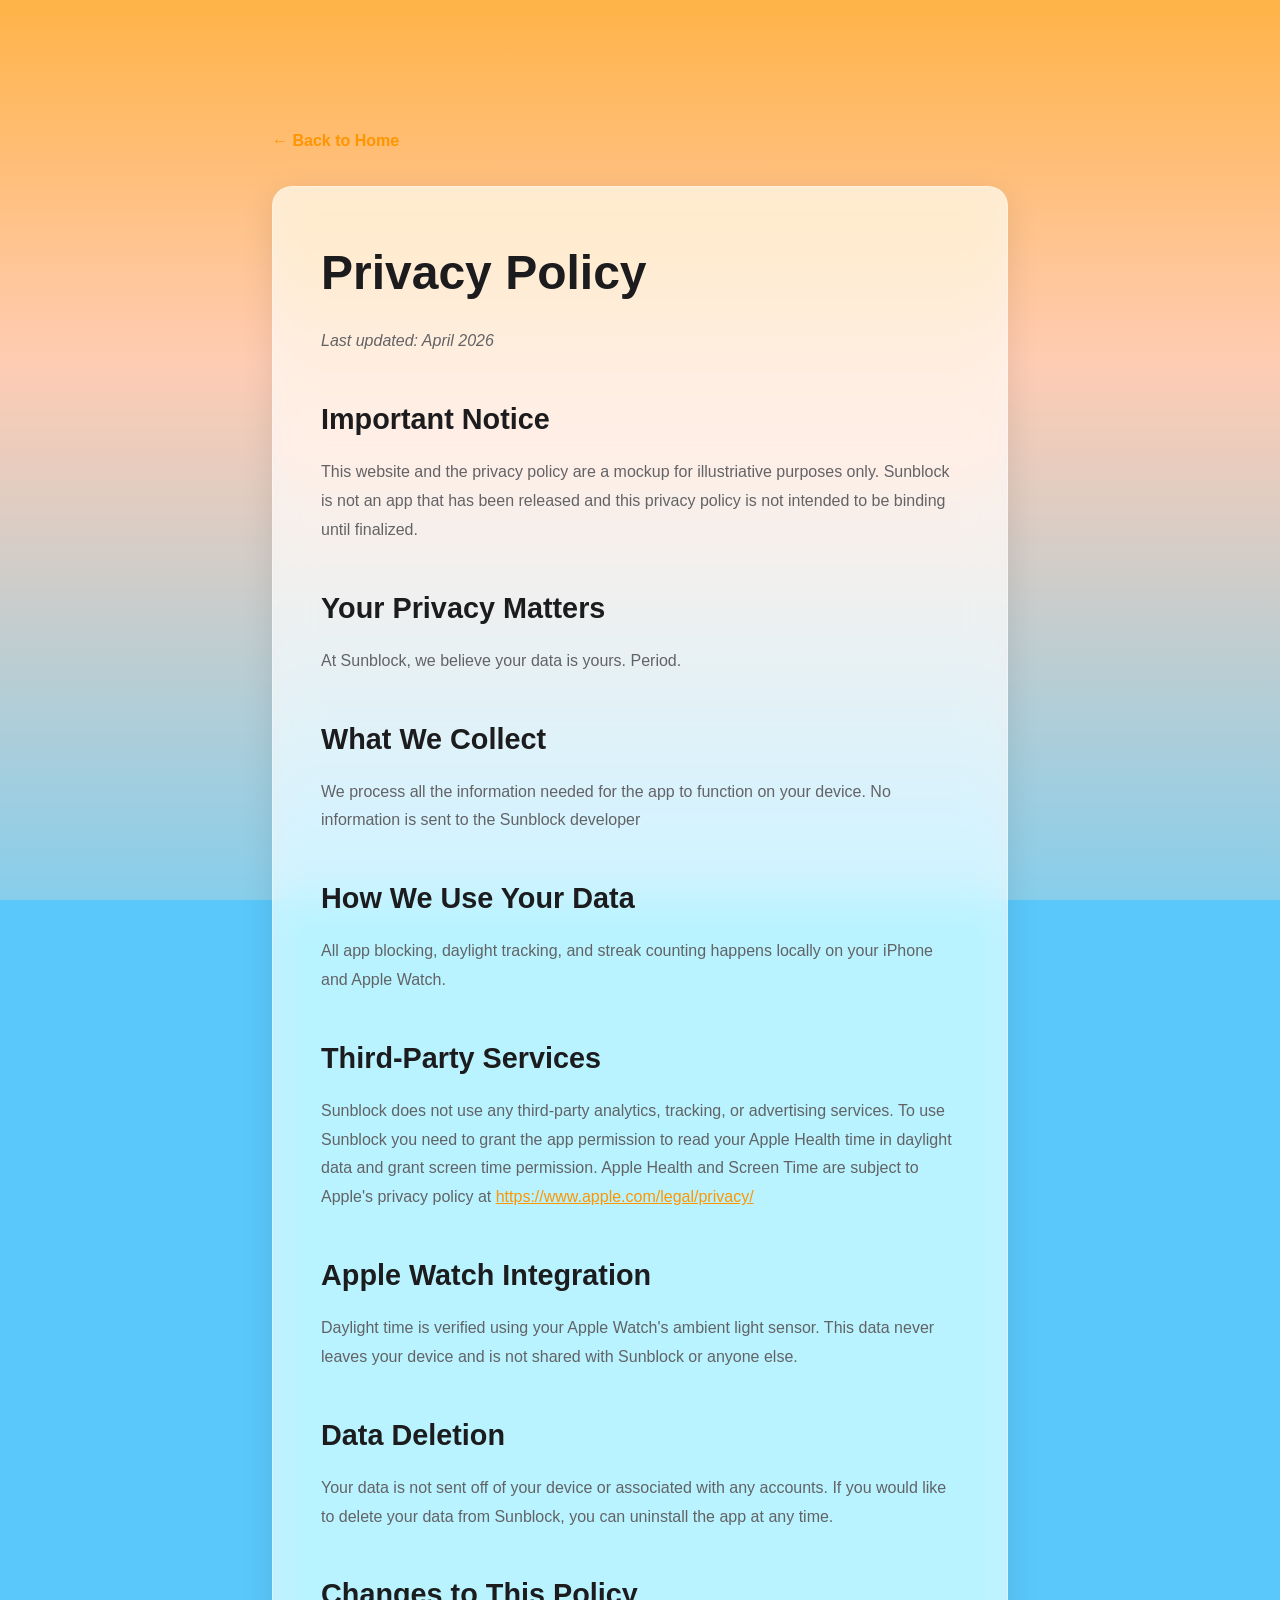
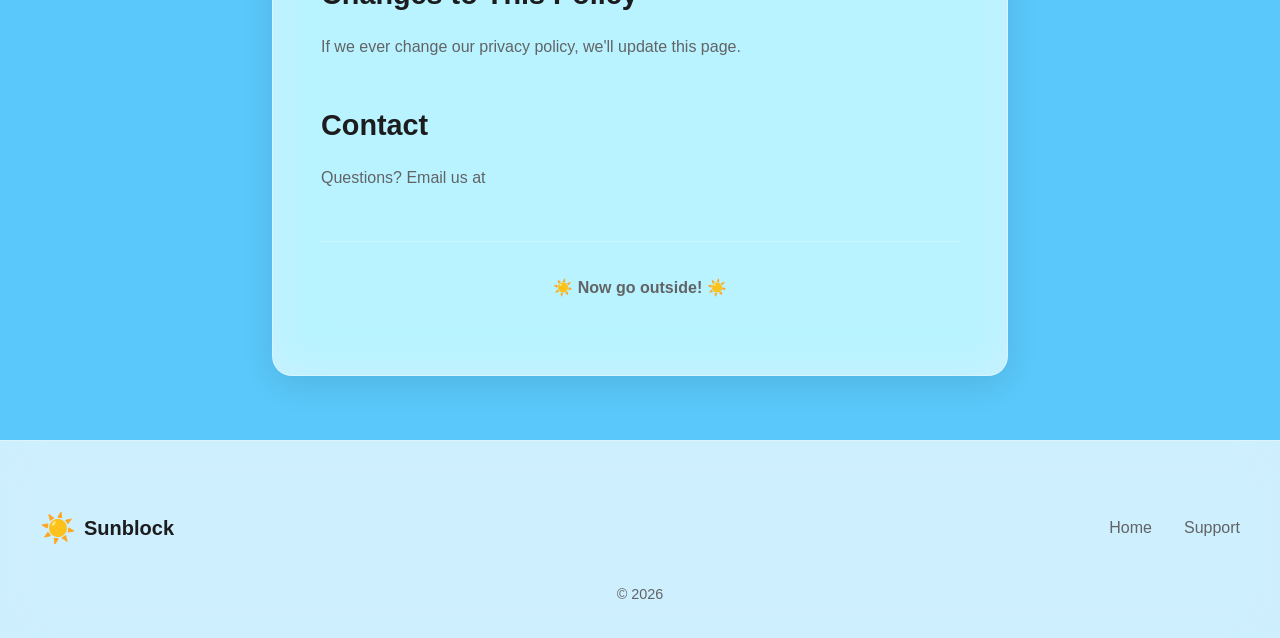
==== privacy.html @ 62a9b843 "Update title in privacy.html to 'Nature Nudge'" ====
<!DOCTYPE html>
<html lang="en">
<head>
    <meta charset="UTF-8">
    <meta name="viewport" content="width=device-width, initial-scale=1.0, viewport-fit=cover">
    <meta name="robots" content="noindex, nofollow">
    <meta name="theme-color" content="#4A90E2" media="(prefers-color-scheme: light)">
    <meta name="theme-color" content="#1a1a3a" media="(prefers-color-scheme: dark)">
    <meta name="apple-mobile-web-app-capable" content="yes">
    <meta name="apple-mobile-web-app-status-bar-style" content="black-translucent">
    <link rel="icon" type="image/svg+xml" href="favicon.svg">
    <link rel="apple-touch-icon" href="favicon.svg">
    <title>Privacy Policy - Nature Nudge</title>
    <link rel="stylesheet" href="style.css">
    <style>
        .privacy-container {
            max-width: 800px;
            margin: 0 auto;
            padding: 8rem 2rem 4rem;
        }

        .privacy-content {
            padding: 3rem;
        }

        .privacy-content h1 {
            font-size: 3rem;
            margin-bottom: 1rem;
        }

        .privacy-content h2 {
            font-size: 1.8rem;
            margin-top: 2.5rem;
            margin-bottom: 1rem;
        }

        .privacy-content p {
            margin-bottom: 1.5rem;
            line-height: 1.8;
            color: var(--text-secondary);
        }

        .back-link {
            display: inline-block;
            margin-bottom: 2rem;
            color: var(--orange);
            text-decoration: none;
            font-weight: 600;
        }

        .back-link:hover {
            text-decoration: underline;
        }
    </style>
</head>
<body class="midday">
    <div class="sky-background"></div>

    <div class="privacy-container">
        <a href="index.html" class="back-link">← Back to Home</a>

        <div class="privacy-content glass-card">
            <h1>Privacy Policy</h1>
            <p><em>Last updated: April 2026</em></p>

            <h2>Important Notice</h2>
            <p>This website and the privacy policy are a mockup for illustriative purposes only. Sunblock is not an app that has been released and this privacy policy is not intended to be binding until finalized.</p>
            
            <h2>Your Privacy Matters</h2>
            <p>At Sunblock, we believe your data is yours. Period.</p>

            <h2>What We Collect</h2>
            <p>We process all the information needed for the app to function on your device. No information is sent to the Sunblock developer</p>

            <h2>How We Use Your Data</h2>
            <p>All app blocking, daylight tracking, and streak counting happens locally on your iPhone and Apple Watch.</p>

            <h2>Third-Party Services</h2>
            <p>Sunblock does not use any third-party analytics, tracking, or advertising services. To use Sunblock you need to grant the app permission to read your Apple Health time in daylight data and grant screen time permission. Apple Health and Screen Time are subject to Apple's privacy policy at <a href="https://www.apple.com/legal/privacy/" style="color: var(--orange);">https://www.apple.com/legal/privacy/</a></p>

            <h2>Apple Watch Integration</h2>
            <p>Daylight time is verified using your Apple Watch's ambient light sensor. This data never leaves your device and is not shared with Sunblock or anyone else.</p>
            
            <h2>Data Deletion</h2>
            <p>Your data is not sent off of your device or associated with any accounts. If you would like to delete your data from Sunblock, you can uninstall the app at any time.</p>

            <h2>Changes to This Policy</h2>
            <p>If we ever change our privacy policy, we'll update this page.</p>

            <h2>Contact</h2>
            <p>Questions? Email us at</p>

            <p style="text-align: center; margin-top: 3rem; padding-top: 2rem; border-top: 1px solid var(--glass-border);">
                <strong>☀️ Now go outside! ☀️</strong>
            </p>
        </div>
    </div>

    <footer class="footer">
        <div class="container">
            <div class="footer-content">
                <div class="footer-logo">
                    <span class="sun-icon">☀️</span>
                    <span>Sunblock</span>
                </div>
                <nav class="footer-links">
                    <a href="index.html">Home</a>
                    <a href="mailto:support@sunblock.app">Support</a>
                </nav>
            </div>
            <p class="footer-copy">&copy; 2026</p>
        </div>
    </footer>

    <script>
        // Set time-based gradient
        const hour = new Date().getHours();
        const body = document.body;
        body.classList.remove('morning', 'midday', 'evening', 'night');

        if (hour >= 5 && hour < 8) {
            body.classList.add('morning');
        } else if (hour >= 8 && hour < 17) {
            body.classList.add('midday');
        } else if (hour >= 17 && hour < 20) {
            body.classList.add('evening');
        } else {
            body.classList.add('night');
        }
    </script>
</body>
</html>
---- style.css ----
/* ================================
   CSS Variables & Reset
   ================================ */

:root {
    --orange: #FF9500;
    --yellow: #FFCC00;
    --cyan: #5AC8FA;
    --blue: #007AFF;
    --indigo: #5856D6;
    --purple: #AF52DE;

    --text-primary: #1C1C1E;
    --text-secondary: #636366;
    --background: #F2F2F7;

    --glass-bg: rgba(255, 255, 255, 0.7);
    --glass-border: rgba(255, 255, 255, 0.3);
    --glass-shadow: rgba(0, 0, 0, 0.1);
}

@media (prefers-color-scheme: dark) {
    :root {
        --text-primary: #FFFFFF;
        --text-secondary: #AEAEB2;
        --background: #000000;
        --glass-bg: rgba(28, 28, 30, 0.7);
        --glass-border: rgba(255, 255, 255, 0.1);
    }
}

* {
    margin: 0;
    padding: 0;
    box-sizing: border-box;
}

html {
    height: -webkit-fill-available;
    background-color: #5AC8FA;
}

@media (prefers-color-scheme: dark) {
    html {
        background-color: #1a1a3a;
    }
}

body {
    font-family: -apple-system, BlinkMacSystemFont, 'SF Pro Display', 'Segoe UI', Roboto, 'Helvetica Neue', Arial, sans-serif;
    color: var(--text-primary);
    overflow-x: hidden;
    line-height: 1.6;
    min-height: 100vh;
    min-height: 100dvh;
    min-height: -webkit-fill-available;
    background-color: transparent;
}

/* ================================
   Dynamic Sky Background
   ================================ */

.sky-background {
    position: fixed;
    top: 0;
    left: 0;
    right: 0;
    bottom: 0;
    width: 100vw;
    height: 100vh;
    height: 100dvh;
    z-index: -2;
    transition: background 2s ease;
}

body.morning .sky-background {
    background: linear-gradient(180deg,
        #FFB347 0%,
        #FFCCB3 40%,
        #87CEEB 100%);
}

body.midday .sky-background {
    background: linear-gradient(180deg,
        #4A90E2 0%,
        #87CEEB 60%,
        #B0E0E6 100%);
}

body.evening .sky-background {
    background: linear-gradient(180deg,
        #FF6B35 0%,
        #C874AF 50%,
        #5856D6 100%);
}

body.night .sky-background {
    background: linear-gradient(180deg,
        #1a1a3a 0%,
        #2d2d5f 50%,
        #1a1a3a 100%);
}

@media (prefers-color-scheme: dark) {
    body.morning .sky-background {
        background: linear-gradient(180deg,
            #2d2d5f 0%,
            #1a1a3a 100%);
    }

    body.midday .sky-background {
        background: linear-gradient(180deg,
            #1a1a3a 0%,
            #000033 100%);
    }

    body.evening .sky-background {
        background: linear-gradient(180deg,
            #2d1a3a 0%,
            #1a1a3a 100%);
    }

    body.night .sky-background {
        background: linear-gradient(180deg,
            #0a0a1a 0%,
            #000000 100%);
    }
}

/* ================================
   Floating Sun
   ================================ */

.floating-sun {
    position: fixed;
    top: 20%;
    right: 10%;
    width: 120px;
    height: 120px;
    z-index: -1;
    animation: float 6s ease-in-out infinite;
    opacity: 0.6;
}

.sun-core {
    position: absolute;
    top: 50%;
    left: 50%;
    transform: translate(-50%, -50%);
    width: 60px;
    height: 60px;
    background: radial-gradient(circle, var(--yellow), var(--orange));
    border-radius: 50%;
    box-shadow: 0 0 40px var(--orange);
    animation: pulse 3s ease-in-out infinite;
}

.sun-rays {
    position: absolute;
    top: 50%;
    left: 50%;
    transform: translate(-50%, -50%);
    width: 100%;
    height: 100%;
    background: radial-gradient(circle,
        rgba(255, 204, 0, 0.3) 0%,
        transparent 70%);
    border-radius: 50%;
    animation: rotate 20s linear infinite;
}

@keyframes float {
    0%, 100% { transform: translateY(0px); }
    50% { transform: translateY(-20px); }
}

@keyframes pulse {
    0%, 100% { transform: translate(-50%, -50%) scale(1); }
    50% { transform: translate(-50%, -50%) scale(1.1); }
}

@keyframes rotate {
    from { transform: translate(-50%, -50%) rotate(0deg); }
    to { transform: translate(-50%, -50%) rotate(360deg); }
}

/* ================================
   Glass Effects
   ================================ */

.glass-card {
    background: var(--glass-bg);
    backdrop-filter: blur(20px) saturate(180%);
    -webkit-backdrop-filter: blur(20px) saturate(180%);
    border: 1px solid var(--glass-border);
    border-radius: 20px;
    box-shadow: 0 8px 32px var(--glass-shadow);
}

.glass-button {
    background: var(--glass-bg);
    backdrop-filter: blur(20px) saturate(180%);
    -webkit-backdrop-filter: blur(20px) saturate(180%);
    border: 1px solid var(--glass-border);
    box-shadow: 0 4px 16px var(--glass-shadow);
    transition: all 0.3s ease;
}

.glass-button:hover {
    transform: translateY(-2px);
    box-shadow: 0 8px 24px rgba(255, 149, 0, 0.3);
}

.interactive-card {
    transition: all 0.3s ease;
    cursor: pointer;
}

.interactive-card:hover {
    transform: translateY(-5px) scale(1.02);
    box-shadow: 0 12px 40px rgba(0, 0, 0, 0.15);
}

/* ================================
   Navigation
   ================================ */

.nav {
    position: fixed;
    top: 0;
    left: 0;
    right: 0;
    z-index: 1000;
    padding: 1rem 0;
    background: var(--glass-bg);
    backdrop-filter: blur(20px) saturate(180%);
    -webkit-backdrop-filter: blur(20px) saturate(180%);
    border-bottom: 1px solid var(--glass-border);
}

.nav-content {
    max-width: 1200px;
    margin: 0 auto;
    padding: 0 2rem;
    display: flex;
    justify-content: space-between;
    align-items: center;
}

.logo {
    display: flex;
    align-items: center;
    gap: 0.5rem;
    font-size: 1.5rem;
    font-weight: 700;
}

.sun-icon {
    font-size: 1.8rem;
    animation: spin 10s linear infinite;
}

@keyframes spin {
    from { transform: rotate(0deg); }
    to { transform: rotate(360deg); }
}

.logo-text {
    background: linear-gradient(135deg, var(--orange), var(--yellow));
    -webkit-background-clip: text;
    -webkit-text-fill-color: transparent;
    background-clip: text;
}

.nav-link {
    color: var(--text-primary);
    text-decoration: none;
    font-weight: 600;
    padding: 0.5rem 1.5rem;
    border-radius: 20px;
    transition: all 0.3s ease;
}

.nav-link:hover {
    background: var(--glass-bg);
    backdrop-filter: blur(20px);
    -webkit-backdrop-filter: blur(20px);
}

/* ================================
   Hero Section
   ================================ */

.hero {
    min-height: 100vh;
    display: flex;
    align-items: center;
    justify-content: center;
    text-align: center;
    padding: 6rem 2rem 4rem;
}

.hero-content {
    max-width: 700px;
}

.hero-icon {
    position: relative;
    margin: 0 auto 2rem;
    width: 120px;
    height: 120px;
}

.pulse-circle {
    position: absolute;
    top: 50%;
    left: 50%;
    transform: translate(-50%, -50%);
    width: 100%;
    height: 100%;
    border: 2px solid var(--orange);
    border-radius: 50%;
    opacity: 0;
    animation: pulse-ring 2s cubic-bezier(0.455, 0.03, 0.515, 0.955) infinite;
}

.pulse-circle.delay-1 {
    animation-delay: 0.5s;
}

.pulse-circle.delay-2 {
    animation-delay: 1s;
}

@keyframes pulse-ring {
    0% {
        transform: translate(-50%, -50%) scale(0.5);
        opacity: 1;
    }
    100% {
        transform: translate(-50%, -50%) scale(1.5);
        opacity: 0;
    }
}

.hero-sun {
    position: absolute;
    top: 50%;
    left: 50%;
    transform: translate(-50%, -50%);
    font-size: 4rem;
    filter: drop-shadow(0 0 20px var(--orange));
}

.hero-title {
    font-size: clamp(3rem, 8vw, 5rem);
    font-weight: 800;
    margin-bottom: 1rem;
    background: linear-gradient(135deg, var(--orange), var(--yellow));
    -webkit-background-clip: text;
    -webkit-text-fill-color: transparent;
    background-clip: text;
}

.hero-tagline {
    font-size: clamp(1.5rem, 4vw, 2rem);
    font-weight: 600;
    margin-bottom: 1rem;
    color: var(--text-primary);
}

.hero-subtitle {
    font-size: 1.25rem;
    color: var(--text-secondary);
    margin-bottom: 2rem;
    max-width: 600px;
    margin-left: auto;
    margin-right: auto;
}

.cta-button {
    display: inline-block;
    padding: 1rem 3rem;
    font-size: 1.25rem;
    font-weight: 700;
    color: white;
    background: linear-gradient(135deg, var(--orange), var(--yellow));
    border-radius: 30px;
    text-decoration: none;
    border: none;
    cursor: pointer;
    margin-bottom: 1rem;
}

.cta-button:hover {
    transform: translateY(-3px);
    box-shadow: 0 12px 32px rgba(255, 149, 0, 0.4);
}

.hero-note {
    font-size: 0.95rem;
    color: var(--text-secondary);
    font-style: italic;
}

/* ================================
   How It Works Section
   ================================ */

.how-it-works {
    padding: 6rem 2rem;
}

.container {
    max-width: 1200px;
    margin: 0 auto;
}

.section-title {
    font-size: clamp(2.5rem, 6vw, 3.5rem);
    font-weight: 800;
    text-align: center;
    margin-bottom: 4rem;
}

.steps {
    display: grid;
    grid-template-columns: repeat(auto-fit, minmax(280px, 1fr));
    gap: 2rem;
    margin-bottom: 3rem;
}

.step {
    padding: 2.5rem 2rem;
    text-align: center;
    position: relative;
    animation: fadeInUp 0.6s ease forwards;
    opacity: 0;
}

.step[data-step="1"] { animation-delay: 0.1s; }
.step[data-step="2"] { animation-delay: 0.2s; }
.step[data-step="3"] { animation-delay: 0.3s; }

@keyframes fadeInUp {
    from {
        opacity: 0;
        transform: translateY(30px);
    }
    to {
        opacity: 1;
        transform: translateY(0);
    }
}

.step-number {
    position: absolute;
    top: 1rem;
    left: 1.5rem;
    font-size: 3rem;
    font-weight: 800;
    color: var(--orange);
    opacity: 0.3;
}

.step-icon {
    font-size: 4rem;
    margin-bottom: 1rem;
}

.step-title {
    font-size: 1.5rem;
    font-weight: 700;
    margin-bottom: 1rem;
}

.step-description {
    color: var(--text-secondary);
    font-size: 1.05rem;
}

.bonus-feature {
    padding: 2rem;
    text-align: center;
    margin: 0 auto;
    max-width: 600px;
    background: linear-gradient(135deg, rgba(255, 149, 0, 0.1), rgba(255, 204, 0, 0.1));
}

.bonus-icon {
    font-size: 2.5rem;
    margin-right: 1rem;
}

.bonus-feature p {
    font-size: 1.1rem;
    display: inline-flex;
    align-items: center;
}

/* ================================
   Features Section
   ================================ */

.features {
    padding: 6rem 2rem;
}

.features-grid {
    display: grid;
    grid-template-columns: repeat(auto-fit, minmax(260px, 1fr));
    gap: 2rem;
}

.feature {
    padding: 2.5rem 2rem;
    text-align: center;
}

.feature-icon {
    font-size: 3.5rem;
    margin-bottom: 1.5rem;
}

.feature h3 {
    font-size: 1.5rem;
    font-weight: 700;
    margin-bottom: 1rem;
}

.feature p {
    color: var(--text-secondary);
    font-size: 1.05rem;
}

/* ================================
   Preview Section
   ================================ */

.preview {
    padding: 6rem 2rem;
}

.preview-content {
    padding: 4rem 2rem;
    display: flex;
    justify-content: center;
    align-items: center;
}

.phone-mockup {
    width: 300px;
    height: 600px;
    border-radius: 40px;
    background: linear-gradient(135deg, #1C1C1E, #2C2C2E);
    padding: 12px;
    box-shadow: 0 20px 60px rgba(0, 0, 0, 0.3);
    position: relative;
}

.phone-screen {
    width: 100%;
    height: 100%;
    border-radius: 32px;
    overflow: hidden;
    position: relative;
}

.app-preview-gradient {
    position: absolute;
    top: 0;
    left: 0;
    right: 0;
    bottom: 0;
    background: linear-gradient(180deg,
        rgba(0, 122, 255, 0.6) 0%,
        rgba(90, 200, 250, 0.3) 100%);
}

.app-preview-content {
    position: relative;
    z-index: 1;
    display: flex;
    flex-direction: column;
    align-items: center;
    justify-content: center;
    height: 100%;
    color: white;
    text-align: center;
    padding: 2rem;
}

.preview-sun {
    font-size: 5rem;
    margin-bottom: 1.5rem;
    filter: drop-shadow(0 0 20px var(--yellow));
    animation: pulse 3s ease-in-out infinite;
}

.app-preview-content h3 {
    font-size: 2.5rem;
    font-weight: 800;
    margin-bottom: 0.5rem;
}

.app-preview-content p {
    font-size: 1.1rem;
    opacity: 0.9;
    margin-bottom: 2rem;
}

.preview-progress {
    width: 100%;
    max-width: 200px;
}

.progress-bar {
    width: 100%;
    height: 8px;
    background: rgba(255, 255, 255, 0.3);
    border-radius: 10px;
    overflow: hidden;
}

.progress-fill {
    height: 100%;
    background: linear-gradient(90deg, var(--orange), var(--yellow));
    border-radius: 10px;
    width: 0%;
    animation: fillProgress 3s ease-in-out infinite;
}

@keyframes fillProgress {
    0%, 100% { width: 0%; }
    50% { width: 60%; }
}

/* ================================
   Download Section
   ================================ */

.download {
    padding: 6rem 2rem;
}

.download-content {
    padding: 4rem 2rem;
    text-align: center;
    max-width: 700px;
    margin: 0 auto;
}

.download-content h2 {
    font-size: 2.5rem;
    font-weight: 800;
    margin-bottom: 1rem;
}

.download-content > p {
    font-size: 1.25rem;
    color: var(--text-secondary);
    margin-bottom: 2rem;
}

.download-buttons {
    margin-bottom: 1.5rem;
}

.app-store-button {
    display: inline-flex;
    align-items: center;
    gap: 0.75rem;
    padding: 1rem 2.5rem;
    font-size: 1.1rem;
    font-weight: 700;
    color: white;
    background: linear-gradient(135deg, var(--blue), var(--cyan));
    border-radius: 25px;
    text-decoration: none;
    border: none;
    cursor: pointer;
}

.button-icon {
    font-size: 1.5rem;
}

.requirements {
    font-size: 0.9rem;
    color: var(--text-secondary);
    font-style: italic;
}

/* ================================
   Footer
   ================================ */

.footer {
    padding: 4rem 2rem 2rem;
    background: var(--glass-bg);
    backdrop-filter: blur(20px);
    -webkit-backdrop-filter: blur(20px);
    border-top: 1px solid var(--glass-border);
}

.footer-content {
    display: flex;
    justify-content: space-between;
    align-items: center;
    flex-wrap: wrap;
    gap: 2rem;
    margin-bottom: 2rem;
}

.footer-logo {
    display: flex;
    align-items: center;
    gap: 0.5rem;
    font-size: 1.25rem;
    font-weight: 700;
}

.footer-links {
    display: flex;
    gap: 2rem;
}

.footer-links a {
    color: var(--text-secondary);
    text-decoration: none;
    transition: color 0.3s ease;
}

.footer-links a:hover {
    color: var(--orange);
}

.footer-copy {
    text-align: center;
    color: var(--text-secondary);
    font-size: 0.9rem;
}

/* ================================
   Responsive Design
   ================================ */

@media (max-width: 768px) {
    .nav-content {
        padding: 0 1rem;
    }

    .hero {
        padding: 5rem 1rem 3rem;
    }

    .floating-sun {
        right: 5%;
        width: 80px;
        height: 80px;
    }

    .sun-core {
        width: 40px;
        height: 40px;
    }

    .steps {
        grid-template-columns: 1fr;
    }

    .features-grid {
        grid-template-columns: 1fr;
    }

    .footer-content {
        flex-direction: column;
        text-align: center;
    }
}

@media (max-width: 480px) {
    .phone-mockup {
        width: 240px;
        height: 480px;
    }

    .app-preview-content h3 {
        font-size: 2rem;
    }

    .preview-sun {
        font-size: 3.5rem;
    }
}
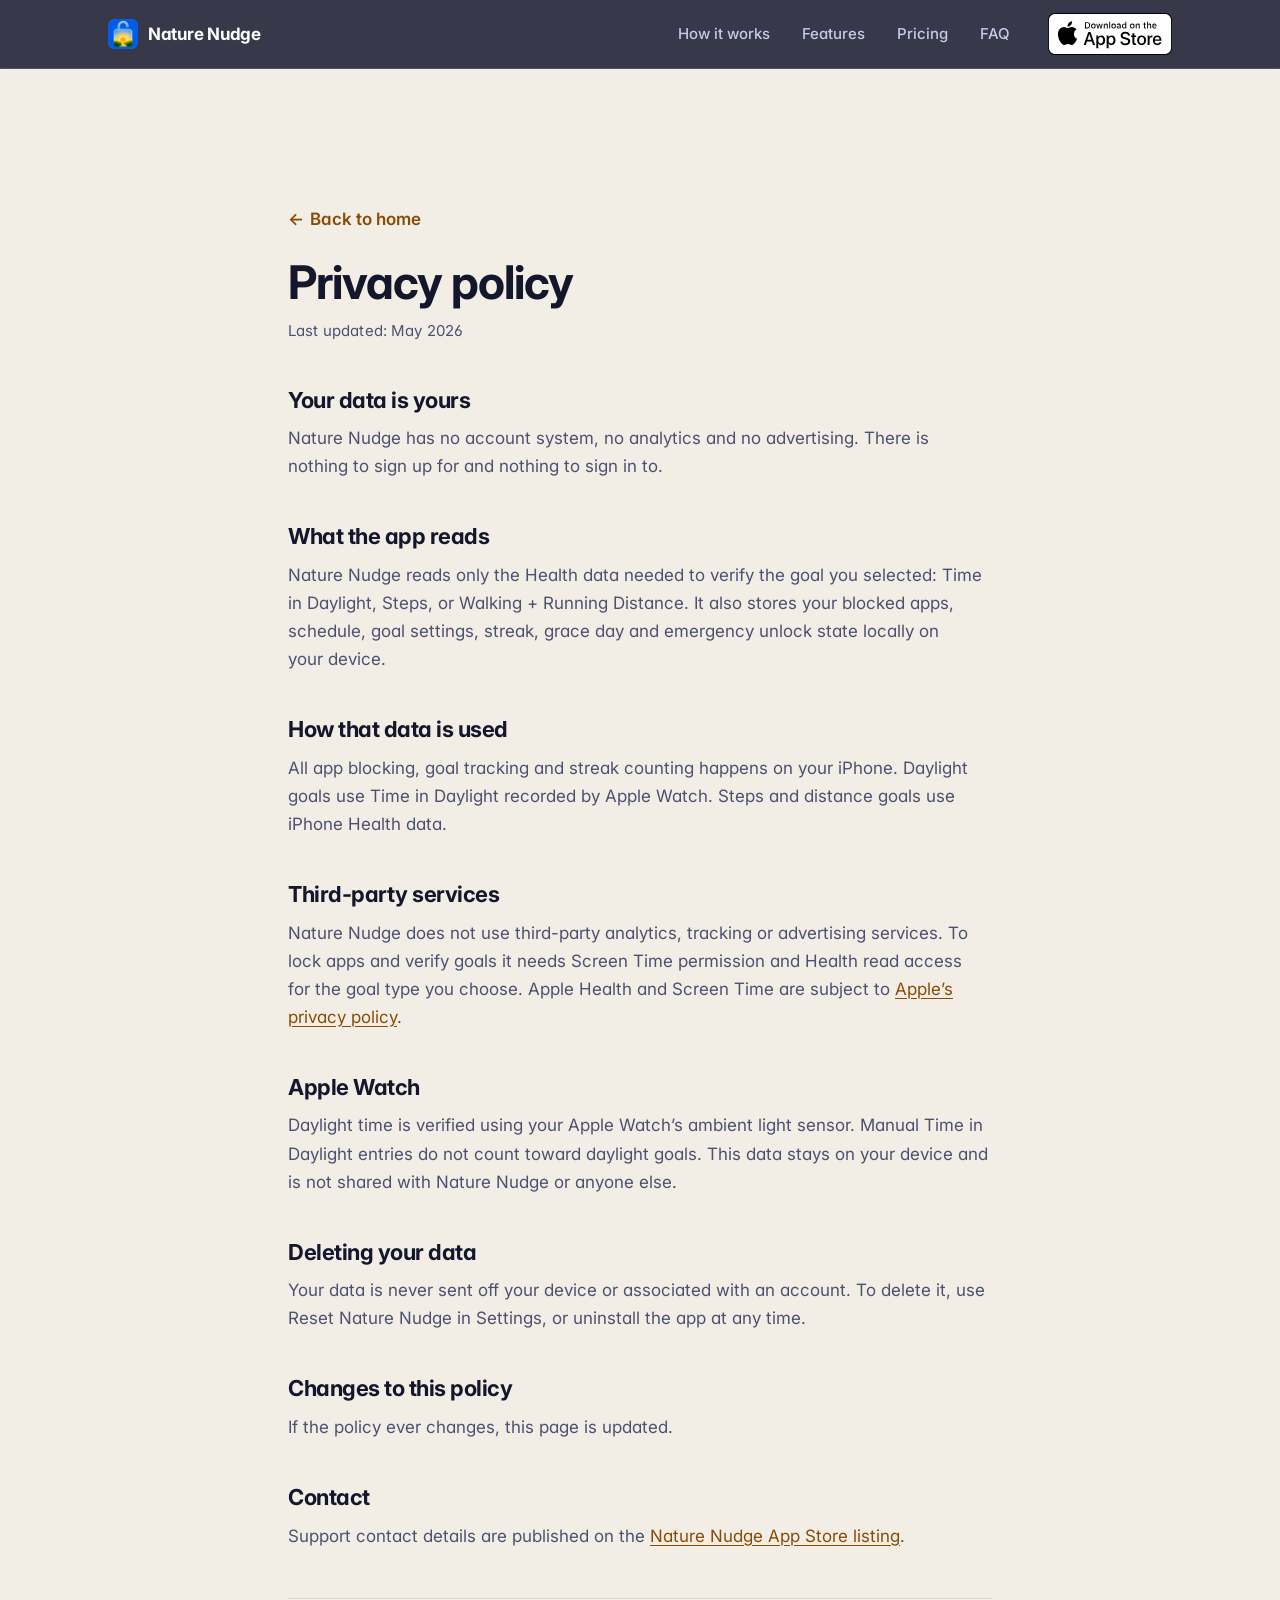
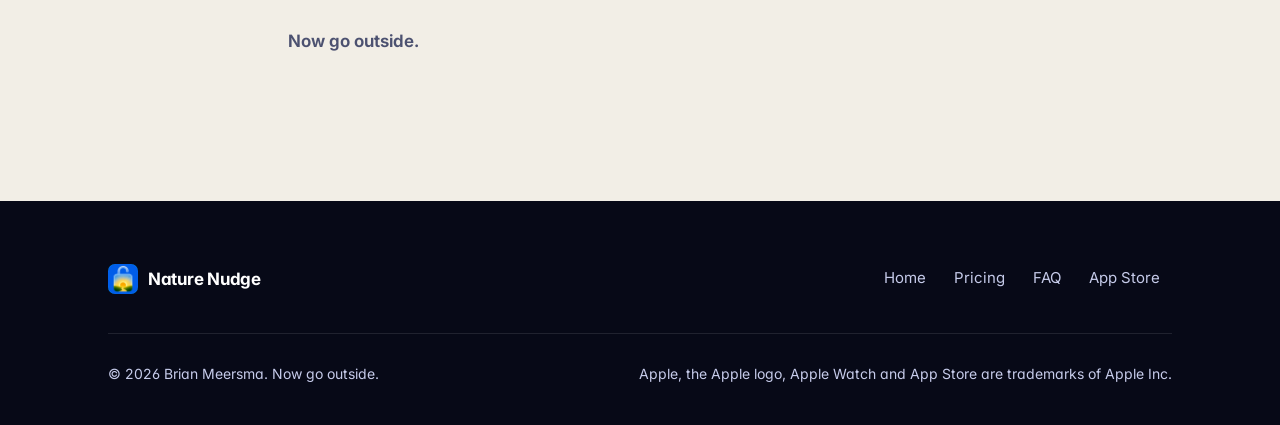
==== commit 87e3a86f: "Rebuild the marketing site around the real app The page was still the pre-launch Sunblock design: em" ====
--- a/privacy.html
+++ b/privacy.html
@@ -1,132 +1,162 @@
 <!DOCTYPE html>
 <html lang="en">
 <head>
-    <meta charset="UTF-8">
-    <meta name="viewport" content="width=device-width, initial-scale=1.0, viewport-fit=cover">
-    <meta name="robots" content="noindex, nofollow">
-    <meta name="theme-color" content="#4A90E2" media="(prefers-color-scheme: light)">
-    <meta name="theme-color" content="#1a1a3a" media="(prefers-color-scheme: dark)">
-    <meta name="apple-mobile-web-app-capable" content="yes">
-    <meta name="apple-mobile-web-app-status-bar-style" content="black-translucent">
-    <link rel="icon" type="image/svg+xml" href="favicon.svg">
-    <link rel="apple-touch-icon" href="favicon.svg">
-    <title>Privacy Policy - Nature Nudge</title>
-    <link rel="stylesheet" href="style.css">
-    <style>
-        .privacy-container {
-            max-width: 800px;
-            margin: 0 auto;
-            padding: 8rem 2rem 4rem;
-        }
+<meta charset="UTF-8">
+<meta name="viewport" content="width=device-width, initial-scale=1, viewport-fit=cover">
+<title>Privacy policy — Nature Nudge</title>
+<meta name="description" content="Nature Nudge has no account, no analytics and no advertising. Your goals, schedule, app selections and streak stay on your device.">
 
-        .privacy-content {
-            padding: 3rem;
-        }
+<meta name="theme-color" content="#FBF9F5" media="(prefers-color-scheme: light)">
+<meta name="theme-color" content="#0B0E24" media="(prefers-color-scheme: dark)">
+<link rel="canonical" href="https://brian-meersma.github.io/NatureNudge-Website/privacy.html">
 
-        .privacy-content h1 {
-            font-size: 3rem;
-            margin-bottom: 1rem;
-        }
+<link rel="icon" href="favicon.ico" sizes="32x32">
+<link rel="icon" type="image/png" sizes="32x32" href="assets/favicon-32.png">
+<link rel="icon" type="image/png" sizes="192x192" href="assets/favicon-192.png">
+<link rel="apple-touch-icon" href="assets/apple-touch-icon.png">
 
-        .privacy-content h2 {
-            font-size: 1.8rem;
-            margin-top: 2.5rem;
-            margin-bottom: 1rem;
-        }
+<meta property="og:type" content="website">
+<meta property="og:site_name" content="Nature Nudge">
+<meta property="og:title" content="Privacy policy — Nature Nudge">
+<meta property="og:description" content="No account, no analytics, no advertising. Your goals, schedule and streak stay on your device.">
+<meta property="og:url" content="https://brian-meersma.github.io/NatureNudge-Website/privacy.html">
+<meta property="og:image" content="https://brian-meersma.github.io/NatureNudge-Website/assets/og-image.jpg">
+<meta property="og:image:type" content="image/jpeg">
+<meta property="og:image:width" content="1200">
+<meta property="og:image:height" content="630">
+<meta property="og:image:alt" content="Two iPhones running Nature Nudge beside the headline Go outside to unlock your apps.">
+<meta property="og:image" content="https://brian-meersma.github.io/NatureNudge-Website/assets/og-image-square.jpg">
+<meta property="og:image:type" content="image/jpeg">
+<meta property="og:image:width" content="1200">
+<meta property="og:image:height" content="1200">
 
-        .privacy-content p {
-            margin-bottom: 1.5rem;
-            line-height: 1.8;
-            color: var(--text-secondary);
-        }
+<meta name="twitter:card" content="summary_large_image">
+<meta name="twitter:title" content="Privacy policy — Nature Nudge">
+<meta name="twitter:description" content="No account, no analytics, no advertising. Your goals, schedule and streak stay on your device.">
+<meta name="twitter:image" content="https://brian-meersma.github.io/NatureNudge-Website/assets/og-image.jpg">
+<meta name="twitter:image:alt" content="Two iPhones running Nature Nudge beside the headline Go outside to unlock your apps.">
 
-        .back-link {
-            display: inline-block;
-            margin-bottom: 2rem;
-            color: var(--orange);
-            text-decoration: none;
-            font-weight: 600;
-        }
+<link rel="preconnect" href="https://fonts.googleapis.com">
+<link rel="preconnect" href="https://fonts.gstatic.com" crossorigin>
+<link href="https://fonts.googleapis.com/css2?family=Inter:wght@400;500;600;700&display=swap" rel="stylesheet">
+<link rel="stylesheet" href="style.css">
+</head>
 
-        .back-link:hover {
-            text-decoration: underline;
-        }
-    </style>
-</head>
-<body class="midday">
-    <div class="sky-background"></div>
+<body>
+<a class="skip-link" href="#main">Skip to main content</a>
 
-    <div class="privacy-container">
-        <a href="index.html" class="back-link">← Back to Home</a>
+<header class="site-header is-stuck">
+    <div class="wrap">
+        <a class="brand" href="index.html">
+            <img src="assets/app-icon.png" alt="" width="30" height="30">
+            <span>Nature Nudge</span>
+        </a>
+        <nav aria-label="Main">
+            <ul class="nav-list">
+                <li><a href="index.html#how">How it works</a></li>
+                <li><a href="index.html#features">Features</a></li>
+                <li><a href="index.html#pricing">Pricing</a></li>
+                <li><a href="index.html#faq">FAQ</a></li>
+            </ul>
+        </nav>
+        <a class="badge-link"
+           href="https://apps.apple.com/us/app/nature-nudge/id6762029266">
+            <img src="assets/app-store-badge-white.svg"
+                 alt="Download Nature Nudge on the App Store"
+                 width="124" height="41">
+        </a>
+    </div>
+</header>
 
-        <div class="privacy-content glass-card">
-            <h1>Privacy Policy</h1>
-            <p><em>Last updated: April 2026</em></p>
+<main id="main" class="section section--surface">
+    <div class="wrap">
+        <article class="prose">
+            <a class="back-link" href="index.html">
+                <span aria-hidden="true">&larr;</span> Back to home
+            </a>
 
-            <h2>Important Notice</h2>
-            <p>This website and the privacy policy are a mockup for illustriative purposes only. Sunblock is not an app that has been released and this privacy policy is not intended to be binding until finalized.</p>
-            
-            <h2>Your Privacy Matters</h2>
-            <p>At Sunblock, we believe your data is yours. Period.</p>
+            <h1>Privacy policy</h1>
+            <p>Last updated: May 2026</p>
 
-            <h2>What We Collect</h2>
-            <p>We process all the information needed for the app to function on your device. No information is sent to the Sunblock developer</p>
+            <h2>Your data is yours</h2>
+            <p>
+                Nature Nudge has no account system, no analytics and no advertising.
+                There is nothing to sign up for and nothing to sign in to.
+            </p>
 
-            <h2>How We Use Your Data</h2>
-            <p>All app blocking, daylight tracking, and streak counting happens locally on your iPhone and Apple Watch.</p>
+            <h2>What the app reads</h2>
+            <p>
+                Nature Nudge reads only the Health data needed to verify the goal you
+                selected: Time in Daylight, Steps, or Walking + Running Distance. It also
+                stores your blocked apps, schedule, goal settings, streak, grace day and
+                emergency unlock state locally on your device.
+            </p>
 
-            <h2>Third-Party Services</h2>
-            <p>Sunblock does not use any third-party analytics, tracking, or advertising services. To use Sunblock you need to grant the app permission to read your Apple Health time in daylight data and grant screen time permission. Apple Health and Screen Time are subject to Apple's privacy policy at <a href="https://www.apple.com/legal/privacy/" style="color: var(--orange);">https://www.apple.com/legal/privacy/</a></p>
+            <h2>How that data is used</h2>
+            <p>
+                All app blocking, goal tracking and streak counting happens on your iPhone.
+                Daylight goals use Time in Daylight recorded by Apple Watch. Steps and
+                distance goals use iPhone Health data.
+            </p>
 
-            <h2>Apple Watch Integration</h2>
-            <p>Daylight time is verified using your Apple Watch's ambient light sensor. This data never leaves your device and is not shared with Sunblock or anyone else.</p>
-            
-            <h2>Data Deletion</h2>
-            <p>Your data is not sent off of your device or associated with any accounts. If you would like to delete your data from Sunblock, you can uninstall the app at any time.</p>
+            <h2>Third-party services</h2>
+            <p>
+                Nature Nudge does not use third-party analytics, tracking or advertising
+                services. To lock apps and verify goals it needs Screen Time permission and
+                Health read access for the goal type you choose. Apple Health and Screen
+                Time are subject to
+                <a href="https://www.apple.com/legal/privacy/">Apple’s privacy policy</a>.
+            </p>
 
-            <h2>Changes to This Policy</h2>
-            <p>If we ever change our privacy policy, we'll update this page.</p>
+            <h2>Apple Watch</h2>
+            <p>
+                Daylight time is verified using your Apple Watch’s ambient light sensor.
+                Manual Time in Daylight entries do not count toward daylight goals. This
+                data stays on your device and is not shared with Nature Nudge or anyone else.
+            </p>
+
+            <h2>Deleting your data</h2>
+            <p>
+                Your data is never sent off your device or associated with an account. To
+                delete it, use Reset Nature Nudge in Settings, or uninstall the app at any
+                time.
+            </p>
+
+            <h2>Changes to this policy</h2>
+            <p>If the policy ever changes, this page is updated.</p>
 
             <h2>Contact</h2>
-            <p>Questions? Email us at</p>
+            <p>
+                Support contact details are published on the
+                <a href="https://apps.apple.com/us/app/nature-nudge/id6762029266">Nature Nudge App Store listing</a>.
+            </p>
 
-            <p style="text-align: center; margin-top: 3rem; padding-top: 2rem; border-top: 1px solid var(--glass-border);">
-                <strong>☀️ Now go outside! ☀️</strong>
-            </p>
+            <p class="prose__end">Now go outside.</p>
+        </article>
+    </div>
+</main>
+
+<footer class="site-footer">
+    <div class="wrap">
+        <div class="site-footer__top">
+            <a class="brand" href="index.html">
+                <img src="assets/app-icon.png" alt="" width="30" height="30">
+                <span>Nature Nudge</span>
+            </a>
+            <nav aria-label="Footer">
+                <ul>
+                    <li><a href="index.html">Home</a></li>
+                    <li><a href="index.html#pricing">Pricing</a></li>
+                    <li><a href="index.html#faq">FAQ</a></li>
+                    <li><a href="https://apps.apple.com/us/app/nature-nudge/id6762029266">App Store</a></li>
+                </ul>
+            </nav>
+        </div>
+        <div class="site-footer__base">
+            <p>&copy; 2026 Brian Meersma. Now go outside.</p>
+            <p>Apple, the Apple logo, Apple Watch and App Store are trademarks of Apple Inc.</p>
         </div>
     </div>
-
-    <footer class="footer">
-        <div class="container">
-            <div class="footer-content">
-                <div class="footer-logo">
-                    <span class="sun-icon">☀️</span>
-                    <span>Sunblock</span>
-                </div>
-                <nav class="footer-links">
-                    <a href="index.html">Home</a>
-                    <a href="mailto:support@sunblock.app">Support</a>
-                </nav>
-            </div>
-            <p class="footer-copy">&copy; 2026</p>
-        </div>
-    </footer>
-
-    <script>
-        // Set time-based gradient
-        const hour = new Date().getHours();
-        const body = document.body;
-        body.classList.remove('morning', 'midday', 'evening', 'night');
-
-        if (hour >= 5 && hour < 8) {
-            body.classList.add('morning');
-        } else if (hour >= 8 && hour < 17) {
-            body.classList.add('midday');
-        } else if (hour >= 17 && hour < 20) {
-            body.classList.add('evening');
-        } else {
-            body.classList.add('night');
-        }
-    </script>
+</footer>
 </body>
 </html>
--- a/style.css
+++ b/style.css
@@ -1,796 +1,767 @@
-/* ================================
-   CSS Variables & Reset
-   ================================ */
+/* ==========================================================================
+   Nature Nudge — marketing site
+   Palette and type scale mirror the iOS app: deep indigo night, sunrise amber.
+   ========================================================================== */
 
 :root {
-    --orange: #FF9500;
-    --yellow: #FFCC00;
-    --cyan: #5AC8FA;
-    --blue: #007AFF;
-    --indigo: #5856D6;
-    --purple: #AF52DE;
-
-    --text-primary: #1C1C1E;
-    --text-secondary: #636366;
-    --background: #F2F2F7;
-
-    --glass-bg: rgba(255, 255, 255, 0.7);
-    --glass-border: rgba(255, 255, 255, 0.3);
-    --glass-shadow: rgba(0, 0, 0, 0.1);
+    /* Dark canvas — the app's night gradient. Identical in both colour schemes;
+       the hero, feature band, CTA and footer are always dark. */
+    --ink:            #0B0E24;
+    --ink-2:          #12163A;
+
+    --on-dark:        #FFFFFF;
+    --on-dark-muted:  #C6CBEA;
+    --line-dark:      rgba(255, 255, 255, 0.14);
+    --card-dark:      rgba(255, 255, 255, 0.055);
+
+    /* Sunrise accent — constant across schemes */
+    --amber:          #F59A2E;
+    --amber-bright:   #FFB65A;
+
+    /* Surface canvas — every token below flips under prefers-color-scheme: dark.
+       "surface" is the lighter of the two alternating bands, "surface-alt" the
+       other; in dark mode both are dark, just separable. */
+    --surface:            #FBF9F5;
+    --surface-alt:        #F2EEE6;
+    --card-surface:       #FFFFFF;
+    --on-surface:         #14162C;
+    --on-surface-muted:   #4C5170;
+    --accent-ink:         #8A4A05;   /* amber that clears 4.5:1 on the surface */
+    --on-accent:          #FFFFFF;   /* text sitting on an --accent-ink chip */
+    --line:               rgba(20, 22, 44, 0.12);
+    --shadow-card:        0 2px 4px rgba(20, 22, 44, 0.04),
+                          0 12px 32px -12px rgba(20, 22, 44, 0.14);
+
+    /* Geometry */
+    --radius-sm:  10px;
+    --radius:     18px;
+    --radius-lg:  28px;
+    --measure:    68ch;
+    --gutter:     clamp(1.25rem, 5vw, 3rem);
+    --section-y:  clamp(4.5rem, 10vw, 8.5rem);
+
+    --shadow-lift: 0 24px 60px -20px rgba(5, 7, 25, 0.55);
 }
 
 @media (prefers-color-scheme: dark) {
     :root {
-        --text-primary: #FFFFFF;
-        --text-secondary: #AEAEB2;
-        --background: #000000;
-        --glass-bg: rgba(28, 28, 30, 0.7);
-        --glass-border: rgba(255, 255, 255, 0.1);
+        --surface:            #171C3D;
+        --surface-alt:        #0F1330;
+        --card-surface:       rgba(255, 255, 255, 0.055);
+        --on-surface:         #FFFFFF;
+        --on-surface-muted:   #C6CBEA;
+        --accent-ink:         #FFB65A;
+        --on-accent:          #1A1204;
+        --line:               rgba(255, 255, 255, 0.14);
+        --shadow-card:        0 2px 4px rgba(0, 0, 0, 0.28),
+                              0 14px 34px -14px rgba(0, 0, 0, 0.55);
     }
 }
 
-* {
+/* --------------------------------------------------------------- Reset -- */
+
+*, *::before, *::after { box-sizing: border-box; }
+
+html {
+    -webkit-text-size-adjust: 100%;
+    scroll-behavior: smooth;
+    scroll-padding-top: 6rem;
+}
+
+body {
     margin: 0;
-    padding: 0;
-    box-sizing: border-box;
-}
-
-html {
-    height: -webkit-fill-available;
-    background-color: #5AC8FA;
-}
-
-@media (prefers-color-scheme: dark) {
-    html {
-        background-color: #1a1a3a;
-    }
-}
-
-body {
-    font-family: -apple-system, BlinkMacSystemFont, 'SF Pro Display', 'Segoe UI', Roboto, 'Helvetica Neue', Arial, sans-serif;
-    color: var(--text-primary);
-    overflow-x: hidden;
+    font-family: "Inter", -apple-system, BlinkMacSystemFont, "Segoe UI", Roboto,
+                 Helvetica, Arial, sans-serif;
+    font-size: 1.0625rem;
+    line-height: 1.65;
+    color: var(--on-surface);
+    background: var(--surface);
+    -webkit-font-smoothing: antialiased;
+    text-rendering: optimizeLegibility;
+    font-feature-settings: "cv11", "ss01";
+}
+
+img, svg { display: block; max-width: 100%; height: auto; }
+
+h1, h2, h3, h4 {
+    margin: 0;
+    font-weight: 700;
+    line-height: 1.12;
+    letter-spacing: -0.022em;
+    text-wrap: balance;
+}
+
+p { margin: 0; text-wrap: pretty; }
+
+ul { margin: 0; padding: 0; list-style: none; }
+
+a { color: inherit; }
+
+/* ------------------------------------------------------- Accessibility -- */
+
+.skip-link {
+    position: absolute;
+    left: 1rem;
+    top: -100%;
+    z-index: 999;
+    padding: 0.75rem 1.25rem;
+    background: var(--amber);
+    color: #1A1204;
+    font-weight: 700;
+    border-radius: var(--radius-sm);
+    text-decoration: none;
+}
+.skip-link:focus { top: 1rem; }
+
+:focus-visible {
+    outline: 3px solid var(--amber-bright);
+    outline-offset: 3px;
+    border-radius: 4px;
+}
+.section--surface :focus-visible,
+.section--surface-alt :focus-visible { outline-color: var(--accent-ink); }
+
+.visually-hidden {
+    position: absolute;
+    width: 1px; height: 1px;
+    margin: -1px; padding: 0;
+    overflow: hidden;
+    clip: rect(0 0 0 0);
+    clip-path: inset(50%);
+    white-space: nowrap;
+}
+
+/* ------------------------------------------------------------- Layout -- */
+
+.wrap {
+    width: 100%;
+    max-width: 1160px;
+    margin-inline: auto;
+    padding-inline: var(--gutter);
+}
+
+.section { padding-block: var(--section-y); }
+
+.section--surface { background: var(--surface); color: var(--on-surface); }
+.section--surface { background: var(--surface-alt); color: var(--on-surface); }
+.section--dark {
+    background: var(--ink);
+    color: var(--on-dark);
+}
+
+.section-head { max-width: 46rem; margin-bottom: clamp(2.5rem, 5vw, 4rem); }
+.section-head--center { margin-inline: auto; text-align: center; }
+
+.eyebrow {
+    display: block;
+    margin-bottom: 1rem;
+    font-size: 0.8125rem;
+    font-weight: 700;
+    letter-spacing: 0.14em;
+    text-transform: uppercase;
+}
+.section--surface .eyebrow,
+.section--surface .eyebrow { color: var(--accent-ink); }
+.section--dark .eyebrow { color: var(--amber-bright); }
+
+h2 { font-size: clamp(1.95rem, 4.4vw, 3rem); }
+h3 { font-size: 1.25rem; letter-spacing: -0.014em; }
+
+.lede {
+    margin-top: 1.25rem;
+    font-size: clamp(1.0625rem, 1.6vw, 1.25rem);
     line-height: 1.6;
-    min-height: 100vh;
-    min-height: 100dvh;
-    min-height: -webkit-fill-available;
-    background-color: transparent;
-}
-
-/* ================================
-   Dynamic Sky Background
-   ================================ */
-
-.sky-background {
-    position: fixed;
+    max-width: var(--measure);
+}
+.section--surface .lede,
+.section--surface .lede { color: var(--on-surface-muted); }
+.section--dark .lede { color: var(--on-dark-muted); }
+.section-head--center .lede { margin-inline: auto; }
+
+/* ------------------------------------------------------------ Buttons -- */
+
+.badge-link {
+    display: inline-block;
+    border-radius: 9px;
+    transition: transform 0.18s ease;
+}
+.badge-link:hover { transform: translateY(-2px); }
+.badge-link img { width: 168px; height: auto; }
+
+.btn {
+    display: inline-flex;
+    align-items: center;
+    gap: 0.5rem;
+    min-height: 48px;
+    padding: 0.75rem 1.5rem;
+    border-radius: 999px;
+    font-weight: 650;
+    font-size: 1rem;
+    text-decoration: none;
+    border: 1.5px solid transparent;
+    transition: background-color 0.18s ease, border-color 0.18s ease,
+                transform 0.18s ease;
+}
+.btn--ghost-dark {
+    border-color: var(--line-dark);
+    color: var(--on-dark);
+}
+.btn--ghost-dark:hover {
+    background: rgba(255, 255, 255, 0.08);
+    border-color: rgba(255, 255, 255, 0.32);
+}
+.btn--solid {
+    background: var(--amber);
+    color: #1A1204;
+}
+.btn--solid:hover { background: var(--amber-bright); transform: translateY(-2px); }
+
+/* --------------------------------------------------------------- Nav --- */
+
+.site-header {
+    position: sticky;
     top: 0;
-    left: 0;
-    right: 0;
-    bottom: 0;
-    width: 100vw;
-    height: 100vh;
-    height: 100dvh;
+    z-index: 50;
+    background: rgba(11, 14, 36, 0.82);
+    backdrop-filter: saturate(160%) blur(14px);
+    -webkit-backdrop-filter: saturate(160%) blur(14px);
+    border-bottom: 1px solid transparent;
+    color: var(--on-dark);
+    transition: border-color 0.25s ease, background-color 0.25s ease;
+}
+.site-header.is-stuck { border-bottom-color: var(--line-dark); }
+
+.site-header .wrap {
+    display: flex;
+    align-items: center;
+    gap: 1.5rem;
+    min-height: 68px;
+}
+
+.brand {
+    display: inline-flex;
+    align-items: center;
+    min-height: 44px;
+    gap: 0.625rem;
+    font-weight: 700;
+    font-size: 1.0625rem;
+    letter-spacing: -0.015em;
+    text-decoration: none;
+    margin-right: auto;
+}
+.brand img { width: 30px; height: 30px; border-radius: 7px; }
+
+.nav-list {
+    display: flex;
+    align-items: center;
+    gap: 0.25rem;
+}
+.nav-list a {
+    display: inline-flex;
+    align-items: center;
+    min-height: 44px;
+    padding: 0 0.875rem;
+    border-radius: 999px;
+    font-size: 0.9375rem;
+    font-weight: 500;
+    color: var(--on-dark-muted);
+    text-decoration: none;
+    transition: color 0.18s ease, background-color 0.18s ease;
+}
+.nav-list a:hover { color: var(--on-dark); background: rgba(255, 255, 255, 0.08); }
+
+.site-header .badge-link {
+    display: inline-flex;
+    align-items: center;
+    min-height: 44px;
+}
+.site-header .badge-link img { width: 124px; }
+
+@media (max-width: 720px) {
+    .nav-list { display: none; }
+}
+
+/* Footer links sit flush with the wordmark once the row wraps. */
+@media (max-width: 720px) {
+    .site-footer nav ul { margin-inline-start: -0.75rem; }
+}
+
+@media (max-width: 400px) {
+    .site-header .wrap { gap: 0.75rem; }
+    .brand { font-size: 1rem; }
+    .brand span { white-space: nowrap; }
+    .site-header .badge-link img { width: 104px; }
+}
+
+/* --------------------------------------------------------------- Hero -- */
+
+.hero {
+    position: relative;
+    isolation: isolate;
+    background: var(--ink);
+    color: var(--on-dark);
+    overflow: hidden;
+    padding-block: clamp(3.5rem, 8vw, 6.5rem) 0;
+}
+
+.hero__photo {
+    position: absolute;
+    inset: 0;
     z-index: -2;
-    transition: background 2s ease;
-}
-
-body.morning .sky-background {
-    background: linear-gradient(180deg,
-        #FFB347 0%,
-        #FFCCB3 40%,
-        #87CEEB 100%);
-}
-
-body.midday .sky-background {
-    background: linear-gradient(180deg,
-        #4A90E2 0%,
-        #87CEEB 60%,
-        #B0E0E6 100%);
-}
-
-body.evening .sky-background {
-    background: linear-gradient(180deg,
-        #FF6B35 0%,
-        #C874AF 50%,
-        #5856D6 100%);
-}
-
-body.night .sky-background {
-    background: linear-gradient(180deg,
-        #1a1a3a 0%,
-        #2d2d5f 50%,
-        #1a1a3a 100%);
-}
-
-@media (prefers-color-scheme: dark) {
-    body.morning .sky-background {
-        background: linear-gradient(180deg,
-            #2d2d5f 0%,
-            #1a1a3a 100%);
-    }
-
-    body.midday .sky-background {
-        background: linear-gradient(180deg,
-            #1a1a3a 0%,
-            #000033 100%);
-    }
-
-    body.evening .sky-background {
-        background: linear-gradient(180deg,
-            #2d1a3a 0%,
-            #1a1a3a 100%);
-    }
-
-    body.night .sky-background {
-        background: linear-gradient(180deg,
-            #0a0a1a 0%,
-            #000000 100%);
-    }
-}
-
-/* ================================
-   Floating Sun
-   ================================ */
-
-.floating-sun {
-    position: fixed;
-    top: 20%;
-    right: 10%;
-    width: 120px;
-    height: 120px;
-    z-index: -1;
-    animation: float 6s ease-in-out infinite;
-    opacity: 0.6;
-}
-
-.sun-core {
-    position: absolute;
-    top: 50%;
-    left: 50%;
-    transform: translate(-50%, -50%);
-    width: 60px;
-    height: 60px;
-    background: radial-gradient(circle, var(--yellow), var(--orange));
-    border-radius: 50%;
-    box-shadow: 0 0 40px var(--orange);
-    animation: pulse 3s ease-in-out infinite;
-}
-
-.sun-rays {
-    position: absolute;
-    top: 50%;
-    left: 50%;
-    transform: translate(-50%, -50%);
     width: 100%;
     height: 100%;
-    background: radial-gradient(circle,
-        rgba(255, 204, 0, 0.3) 0%,
-        transparent 70%);
-    border-radius: 50%;
-    animation: rotate 20s linear infinite;
-}
-
-@keyframes float {
-    0%, 100% { transform: translateY(0px); }
-    50% { transform: translateY(-20px); }
-}
-
-@keyframes pulse {
-    0%, 100% { transform: translate(-50%, -50%) scale(1); }
-    50% { transform: translate(-50%, -50%) scale(1.1); }
-}
-
-@keyframes rotate {
-    from { transform: translate(-50%, -50%) rotate(0deg); }
-    to { transform: translate(-50%, -50%) rotate(360deg); }
-}
-
-/* ================================
-   Glass Effects
-   ================================ */
-
-.glass-card {
-    background: var(--glass-bg);
-    backdrop-filter: blur(20px) saturate(180%);
-    -webkit-backdrop-filter: blur(20px) saturate(180%);
-    border: 1px solid var(--glass-border);
-    border-radius: 20px;
-    box-shadow: 0 8px 32px var(--glass-shadow);
-}
-
-.glass-button {
-    background: var(--glass-bg);
-    backdrop-filter: blur(20px) saturate(180%);
-    -webkit-backdrop-filter: blur(20px) saturate(180%);
-    border: 1px solid var(--glass-border);
-    box-shadow: 0 4px 16px var(--glass-shadow);
-    transition: all 0.3s ease;
-}
-
-.glass-button:hover {
-    transform: translateY(-2px);
-    box-shadow: 0 8px 24px rgba(255, 149, 0, 0.3);
-}
-
-.interactive-card {
-    transition: all 0.3s ease;
-    cursor: pointer;
-}
-
-.interactive-card:hover {
-    transform: translateY(-5px) scale(1.02);
-    box-shadow: 0 12px 40px rgba(0, 0, 0, 0.15);
-}
-
-/* ================================
-   Navigation
-   ================================ */
-
-.nav {
-    position: fixed;
-    top: 0;
-    left: 0;
-    right: 0;
-    z-index: 1000;
-    padding: 1rem 0;
-    background: var(--glass-bg);
-    backdrop-filter: blur(20px) saturate(180%);
-    -webkit-backdrop-filter: blur(20px) saturate(180%);
-    border-bottom: 1px solid var(--glass-border);
-}
-
-.nav-content {
-    max-width: 1200px;
-    margin: 0 auto;
-    padding: 0 2rem;
-    display: flex;
-    justify-content: space-between;
-    align-items: center;
-}
-
-.logo {
-    display: flex;
-    align-items: center;
-    gap: 0.5rem;
-    font-size: 1.5rem;
-    font-weight: 700;
-}
-
-.sun-icon {
-    font-size: 1.8rem;
-    animation: spin 10s linear infinite;
-}
-
-@keyframes spin {
-    from { transform: rotate(0deg); }
-    to { transform: rotate(360deg); }
-}
-
-.logo-text {
-    background: linear-gradient(135deg, var(--orange), var(--yellow));
-    -webkit-background-clip: text;
-    -webkit-text-fill-color: transparent;
-    background-clip: text;
-}
-
-.nav-link {
-    color: var(--text-primary);
-    text-decoration: none;
-    font-weight: 600;
-    padding: 0.5rem 1.5rem;
-    border-radius: 20px;
-    transition: all 0.3s ease;
-}
-
-.nav-link:hover {
-    background: var(--glass-bg);
-    backdrop-filter: blur(20px);
-    -webkit-backdrop-filter: blur(20px);
-}
-
-/* ================================
-   Hero Section
-   ================================ */
-
-.hero {
-    min-height: 100vh;
-    display: flex;
-    align-items: center;
+    object-fit: cover;
+    object-position: 50% 32%;
+    opacity: 0.34;
+}
+
+.hero__veil {
+    position: absolute;
+    inset: 0;
+    z-index: -1;
+    background:
+        radial-gradient(120% 70% at 50% 0%, rgba(245, 154, 46, 0.20) 0%, rgba(245, 154, 46, 0) 58%),
+        linear-gradient(180deg, rgba(11, 14, 36, 0.62) 0%, rgba(11, 14, 36, 0.88) 46%, var(--ink) 88%);
+}
+
+.hero__grid {
+    display: grid;
+    gap: clamp(2.5rem, 6vw, 4rem);
+    align-items: center;
+}
+@media (min-width: 940px) {
+    .hero__grid {
+        grid-template-columns: minmax(0, 1.05fr) minmax(0, 0.95fr);
+        gap: 3.5rem;
+    }
+}
+
+.hero__title {
+    font-size: clamp(2.5rem, 6.2vw, 4.25rem);
+    letter-spacing: -0.035em;
+    line-height: 1.03;
+}
+.hero__title .accent {
+    display: block;
+    color: var(--amber-bright);
+}
+
+.hero__sub {
+    margin-top: 1.5rem;
+    max-width: 34rem;
+    font-size: clamp(1.0625rem, 1.8vw, 1.3125rem);
+    line-height: 1.55;
+    color: var(--on-dark-muted);
+}
+
+.hero__actions {
+    display: flex;
+    flex-wrap: wrap;
+    align-items: center;
+    gap: 1rem;
+    margin-top: 2.25rem;
+}
+.hero .badge-link img { width: 186px; }
+
+.hero__meta {
+    display: flex;
+    flex-wrap: wrap;
+    gap: 0.5rem 1.5rem;
+    margin-top: 1.75rem;
+    font-size: 0.9375rem;
+    color: var(--on-dark-muted);
+}
+.hero__meta li { display: flex; align-items: center; gap: 0.5rem; }
+.hero__meta svg { flex: none; width: 17px; height: 17px; color: var(--amber-bright); }
+
+/* Device art */
+
+.device {
+    position: relative;
+    margin-inline: auto;
+    width: min(280px, 72vw);
+    padding: 9px;
+    border-radius: 44px;
+    background: linear-gradient(160deg, #3B4176 0%, #171B41 50%, #2A2F62 100%);
+    box-shadow: var(--shadow-lift), 0 0 0 1px rgba(255, 255, 255, 0.08) inset;
+}
+.device img {
+    width: 100%;
+    border-radius: 36px;
+    display: block;
+}
+.device--lg { width: min(310px, 76vw); }
+
+.hero__device {
+    position: relative;
+    display: flex;
     justify-content: center;
-    text-align: center;
-    padding: 6rem 2rem 4rem;
-}
-
-.hero-content {
-    max-width: 700px;
-}
-
-.hero-icon {
-    position: relative;
-    margin: 0 auto 2rem;
-    width: 120px;
-    height: 120px;
-}
-
-.pulse-circle {
+    padding-bottom: clamp(2rem, 5vw, 3.5rem);
+}
+.hero__device::before {
+    content: "";
     position: absolute;
-    top: 50%;
-    left: 50%;
-    transform: translate(-50%, -50%);
-    width: 100%;
-    height: 100%;
-    border: 2px solid var(--orange);
-    border-radius: 50%;
-    opacity: 0;
-    animation: pulse-ring 2s cubic-bezier(0.455, 0.03, 0.515, 0.955) infinite;
-}
-
-.pulse-circle.delay-1 {
-    animation-delay: 0.5s;
-}
-
-.pulse-circle.delay-2 {
-    animation-delay: 1s;
-}
-
-@keyframes pulse-ring {
-    0% {
-        transform: translate(-50%, -50%) scale(0.5);
-        opacity: 1;
-    }
-    100% {
-        transform: translate(-50%, -50%) scale(1.5);
-        opacity: 0;
-    }
-}
-
-.hero-sun {
+    inset: 12% -6% -4%;
+    background: radial-gradient(50% 50% at 50% 50%, rgba(245, 154, 46, 0.30), rgba(245, 154, 46, 0) 70%);
+    filter: blur(10px);
+    z-index: -1;
+}
+
+.watch {
     position: absolute;
-    top: 50%;
-    left: 50%;
-    transform: translate(-50%, -50%);
-    font-size: 4rem;
-    filter: drop-shadow(0 0 20px var(--orange));
-}
-
-.hero-title {
-    font-size: clamp(3rem, 8vw, 5rem);
-    font-weight: 800;
-    margin-bottom: 1rem;
-    background: linear-gradient(135deg, var(--orange), var(--yellow));
-    -webkit-background-clip: text;
-    -webkit-text-fill-color: transparent;
-    background-clip: text;
-}
-
-.hero-tagline {
-    font-size: clamp(1.5rem, 4vw, 2rem);
-    font-weight: 600;
-    margin-bottom: 1rem;
-    color: var(--text-primary);
-}
-
-.hero-subtitle {
-    font-size: 1.25rem;
-    color: var(--text-secondary);
-    margin-bottom: 2rem;
-    max-width: 600px;
-    margin-left: auto;
-    margin-right: auto;
-}
-
-.cta-button {
-    display: inline-block;
-    padding: 1rem 3rem;
-    font-size: 1.25rem;
-    font-weight: 700;
-    color: white;
-    background: linear-gradient(135deg, var(--orange), var(--yellow));
+    right: -8%;
+    bottom: 16%;
+    width: min(132px, 32vw);
+    padding: 7px;
     border-radius: 30px;
-    text-decoration: none;
-    border: none;
-    cursor: pointer;
-    margin-bottom: 1rem;
-}
-
-.cta-button:hover {
-    transform: translateY(-3px);
-    box-shadow: 0 12px 32px rgba(255, 149, 0, 0.4);
-}
-
-.hero-note {
-    font-size: 0.95rem;
-    color: var(--text-secondary);
-    font-style: italic;
-}
-
-/* ================================
-   How It Works Section
-   ================================ */
-
-.how-it-works {
-    padding: 6rem 2rem;
-}
-
-.container {
-    max-width: 1200px;
-    margin: 0 auto;
-}
-
-.section-title {
-    font-size: clamp(2.5rem, 6vw, 3.5rem);
-    font-weight: 800;
-    text-align: center;
-    margin-bottom: 4rem;
-}
+    background: linear-gradient(160deg, #454A80 0%, #14183C 100%);
+    box-shadow: var(--shadow-lift);
+}
+.watch img { width: 100%; border-radius: 24px; display: block; }
+/* iPhone widths: keep the watch fully on screen and clear of the streak pill. */
+@media (max-width: 600px) {
+    .hero { padding-block: clamp(2.25rem, 7vw, 6.5rem) 0; }
+    .hero__sub { margin-top: 1.125rem; }
+    .hero__actions { margin-top: 1.75rem; gap: 0.75rem; }
+    .hero__meta { margin-top: 1.5rem; gap: 0.625rem 1.25rem; }
+    .hero__device { padding-bottom: 2rem; }
+    .device--lg { width: min(272px, 70vw); }
+    .watch { right: 0; bottom: 7%; width: min(88px, 24vw); }
+}
+
+/* --------------------------------------------------------- How it works */
 
 .steps {
     display: grid;
-    grid-template-columns: repeat(auto-fit, minmax(280px, 1fr));
-    gap: 2rem;
-    margin-bottom: 3rem;
+    gap: clamp(2rem, 4vw, 2.5rem);
+    counter-reset: step;
+}
+@media (min-width: 800px) {
+    .steps { grid-template-columns: repeat(3, minmax(0, 1fr)); }
 }
 
 .step {
-    padding: 2.5rem 2rem;
+    display: flex;
+    flex-direction: column;
+    gap: 1.5rem;
+}
+
+.step__shot {
+    border-radius: var(--radius-lg);
+    overflow: hidden;
+    background: var(--ink-2);
+    box-shadow: var(--shadow-card);
+    border: 1px solid var(--line);
+}
+.step__shot img {
+    width: 100%;
+    aspect-ratio: 4 / 5;
+    object-fit: cover;
+    object-position: 50% var(--shot-y, 40%);
+}
+
+.step__n {
+    display: inline-flex;
+    align-items: center;
+    justify-content: center;
+    width: 34px;
+    height: 34px;
+    border-radius: 50%;
+    background: var(--accent-ink);
+    color: var(--on-accent);
+    font-size: 0.9375rem;
+    font-weight: 700;
+    font-variant-numeric: tabular-nums;
+}
+
+.step h3 { margin-top: 0.875rem; }
+.step p { margin-top: 0.5rem; color: var(--on-surface-muted); }
+
+/* ----------------------------------------------------------- Features -- */
+
+.features {
+    display: grid;
+    gap: 1.25rem;
+}
+@media (min-width: 660px) { .features { grid-template-columns: repeat(2, 1fr); } }
+@media (min-width: 1000px) { .features { grid-template-columns: repeat(4, 1fr); } }
+
+.feature {
+    padding: 1.75rem;
+    border-radius: var(--radius);
+    background: var(--card-dark);
+    border: 1px solid var(--line-dark);
+}
+.feature__icon {
+    display: flex;
+    align-items: center;
+    justify-content: center;
+    width: 44px;
+    height: 44px;
+    margin-bottom: 1.25rem;
+    border-radius: 12px;
+    background: rgba(245, 154, 46, 0.16);
+    color: var(--amber-bright);
+}
+.feature__icon svg { width: 22px; height: 22px; }
+.feature p { margin-top: 0.625rem; color: var(--on-dark-muted); font-size: 0.9875rem; }
+
+/* -------------------------------------------------------------- Split -- */
+
+.split {
+    display: grid;
+    gap: clamp(2.5rem, 6vw, 4.5rem);
+    align-items: center;
+}
+@media (min-width: 900px) {
+    .split { grid-template-columns: repeat(2, minmax(0, 1fr)); }
+    .split--flip .split__media { order: -1; }
+}
+
+.split__body h2 { font-size: clamp(1.8rem, 3.6vw, 2.5rem); }
+
+.checklist { margin-top: 1.75rem; display: grid; gap: 0.875rem; }
+.checklist li {
+    display: grid;
+    grid-template-columns: 22px 1fr;
+    gap: 0.75rem;
+    align-items: start;
+    line-height: 1.55;
+}
+.checklist svg { width: 22px; height: 22px; margin-top: 2px; }
+.section--dark .checklist svg { color: var(--amber-bright); }
+.section--surface .checklist svg,
+.section--surface .checklist svg { color: var(--accent-ink); }
+.section--dark .checklist li { color: var(--on-dark-muted); }
+.section--surface .checklist li,
+.section--surface .checklist li { color: var(--on-surface-muted); }
+.checklist strong { color: inherit; }
+.section--dark .checklist strong { color: var(--on-dark); }
+.section--surface .checklist strong,
+.section--surface .checklist strong { color: var(--on-surface); }
+
+/* ------------------------------------------------------------ Pricing -- */
+
+.plans {
+    display: grid;
+    gap: 1.25rem;
+    max-width: 62rem;
+    margin-inline: auto;
+}
+@media (min-width: 760px) { .plans { grid-template-columns: repeat(3, 1fr); } }
+
+.plans--two { max-width: 46rem; }
+@media (min-width: 760px) { .plans--two { grid-template-columns: repeat(2, 1fr); } }
+
+.plan {
+    position: relative;
+    display: flex;
+    flex-direction: column;
+    padding: 2rem 1.75rem;
+    border-radius: var(--radius);
+    background: var(--card-surface);
+    border: 1px solid var(--line);
+    box-shadow: var(--shadow-card);
+}
+.plan--featured { border-color: var(--accent-ink); border-width: 2px; }
+
+.plan__tag {
+    position: absolute;
+    top: -0.75rem;
+    left: 1.75rem;
+    padding: 0.25rem 0.75rem;
+    border-radius: 999px;
+    background: var(--accent-ink);
+    color: var(--on-accent);
+    font-size: 0.75rem;
+    font-weight: 700;
+    letter-spacing: 0.06em;
+    text-transform: uppercase;
+}
+.plan p { margin-top: 0.75rem; color: var(--on-surface-muted); font-size: 0.9875rem; }
+
+.plan p.plan__price {
+    margin-top: 0.625rem;
+    font-size: 2.25rem;
+    font-weight: 700;
+    line-height: 1.15;
+    letter-spacing: -0.03em;
+    color: var(--on-surface);
+}
+.plan p.plan__price span {
+    font-size: 1rem;
+    font-weight: 500;
+    color: var(--on-surface-muted);
+    letter-spacing: 0;
+}
+
+/* ---------------------------------------------------------------- FAQ -- */
+
+.faq { max-width: 48rem; margin-inline: auto; }
+
+.faq details {
+    border-bottom: 1px solid var(--line);
+}
+.faq summary {
+    display: flex;
+    align-items: center;
+    justify-content: space-between;
+    gap: 1rem;
+    padding: 1.375rem 0;
+    font-weight: 650;
+    font-size: 1.0625rem;
+    cursor: pointer;
+    list-style: none;
+}
+.faq summary::-webkit-details-marker { display: none; }
+.faq summary::after {
+    content: "";
+    flex: none;
+    width: 12px;
+    height: 12px;
+    border-right: 2px solid var(--accent-ink);
+    border-bottom: 2px solid var(--accent-ink);
+    transform: rotate(45deg) translate(-2px, -2px);
+    transition: transform 0.2s ease;
+}
+.faq details[open] summary::after { transform: rotate(-135deg) translate(-2px, -2px); }
+.faq details p { padding-bottom: 1.5rem; color: var(--on-surface-muted); max-width: 60ch; }
+
+/* ---------------------------------------------------------------- CTA -- */
+
+.cta {
+    position: relative;
+    isolation: isolate;
     text-align: center;
-    position: relative;
-    animation: fadeInUp 0.6s ease forwards;
+    background: var(--ink);
+    color: var(--on-dark);
+    overflow: hidden;
+}
+.cta::before {
+    content: "";
+    position: absolute;
+    inset: 0;
+    z-index: -1;
+    background: radial-gradient(90% 120% at 50% 100%, rgba(245, 154, 46, 0.24) 0%, rgba(245, 154, 46, 0) 62%);
+}
+.cta h2 { font-size: clamp(2rem, 5vw, 3.25rem); }
+.cta .lede { margin-inline: auto; }
+.cta__actions {
+    display: flex;
+    justify-content: center;
+    margin-top: 2.25rem;
+}
+.cta .badge-link img { width: 200px; }
+.cta__fine {
+    margin-top: 1.5rem;
+    font-size: 0.875rem;
+    color: var(--on-dark-muted);
+}
+
+/* ------------------------------------------------------------- Footer -- */
+
+.site-footer {
+    background: #070917;
+    color: var(--on-dark-muted);
+    padding-block: 3.5rem 2.5rem;
+    font-size: 0.9375rem;
+}
+.site-footer__top {
+    display: flex;
+    flex-wrap: wrap;
+    align-items: center;
+    justify-content: space-between;
+    gap: 1.5rem;
+    padding-bottom: 2rem;
+    border-bottom: 1px solid rgba(255, 255, 255, 0.1);
+}
+.site-footer .brand { color: var(--on-dark); margin-right: 0; }
+.site-footer nav ul { display: flex; flex-wrap: wrap; gap: 0.25rem; }
+.site-footer nav a {
+    display: inline-flex;
+    align-items: center;
+    min-height: 44px;
+    padding: 0 0.75rem;
+    border-radius: 8px;
+    text-decoration: none;
+    color: var(--on-dark-muted);
+}
+.site-footer nav a:hover { color: var(--on-dark); text-decoration: underline; }
+.site-footer__base {
+    display: flex;
+    flex-wrap: wrap;
+    gap: 0.5rem 1.5rem;
+    justify-content: space-between;
+    padding-top: 1.75rem;
+    font-size: 0.875rem;
+}
+
+/* -------------------------------------------------------------- Prose -- */
+
+.prose {
+    max-width: 44rem;
+    margin-inline: auto;
+}
+.prose h1 {
+    font-size: clamp(2.1rem, 5vw, 2.9rem);
+    margin-bottom: 0.625rem;
+}
+.prose h2 {
+    font-size: 1.375rem;
+    margin-top: 2.75rem;
+    margin-bottom: 0.75rem;
+}
+.prose p { margin-bottom: 1.125rem; color: var(--on-surface-muted); }
+.prose a { color: var(--accent-ink); text-underline-offset: 3px; }
+.prose > p:first-of-type {
+    margin-bottom: 2.25rem;
+    font-size: 0.9375rem;
+    letter-spacing: 0.01em;
+}
+
+.back-link {
+    display: inline-flex;
+    align-items: center;
+    gap: 0.4rem;
+    min-height: 44px;
+    margin-bottom: 1rem;
+    font-weight: 600;
+    color: var(--accent-ink);
+    text-decoration: none;
+}
+.back-link:hover { text-decoration: underline; }
+
+.prose__end {
+    margin-top: 3rem;
+    padding-top: 1.75rem;
+    border-top: 1px solid var(--line);
+    font-weight: 650;
+    color: var(--on-surface);
+}
+
+/* ------------------------------------------------------------ Reveals -- */
+
+.reveal {
     opacity: 0;
-}
-
-.step[data-step="1"] { animation-delay: 0.1s; }
-.step[data-step="2"] { animation-delay: 0.2s; }
-.step[data-step="3"] { animation-delay: 0.3s; }
-
-@keyframes fadeInUp {
-    from {
-        opacity: 0;
-        transform: translateY(30px);
+    transform: translateY(18px);
+    transition: opacity 0.6s ease, transform 0.6s ease;
+}
+.reveal.is-visible { opacity: 1; transform: none; }
+
+@media (prefers-reduced-motion: reduce) {
+    html { scroll-behavior: auto; }
+    *, *::before, *::after {
+        animation-duration: 0.001ms !important;
+        animation-iteration-count: 1 !important;
+        transition-duration: 0.001ms !important;
+        scroll-behavior: auto !important;
     }
-    to {
-        opacity: 1;
-        transform: translateY(0);
-    }
-}
-
-.step-number {
-    position: absolute;
-    top: 1rem;
-    left: 1.5rem;
-    font-size: 3rem;
-    font-weight: 800;
-    color: var(--orange);
-    opacity: 0.3;
-}
-
-.step-icon {
-    font-size: 4rem;
-    margin-bottom: 1rem;
-}
-
-.step-title {
-    font-size: 1.5rem;
-    font-weight: 700;
-    margin-bottom: 1rem;
-}
-
-.step-description {
-    color: var(--text-secondary);
-    font-size: 1.05rem;
-}
-
-.bonus-feature {
-    padding: 2rem;
-    text-align: center;
-    margin: 0 auto;
-    max-width: 600px;
-    background: linear-gradient(135deg, rgba(255, 149, 0, 0.1), rgba(255, 204, 0, 0.1));
-}
-
-.bonus-icon {
-    font-size: 2.5rem;
-    margin-right: 1rem;
-}
-
-.bonus-feature p {
-    font-size: 1.1rem;
-    display: inline-flex;
-    align-items: center;
-}
-
-/* ================================
-   Features Section
-   ================================ */
-
-.features {
-    padding: 6rem 2rem;
-}
-
-.features-grid {
-    display: grid;
-    grid-template-columns: repeat(auto-fit, minmax(260px, 1fr));
-    gap: 2rem;
-}
-
-.feature {
-    padding: 2.5rem 2rem;
-    text-align: center;
-}
-
-.feature-icon {
-    font-size: 3.5rem;
-    margin-bottom: 1.5rem;
-}
-
-.feature h3 {
-    font-size: 1.5rem;
-    font-weight: 700;
-    margin-bottom: 1rem;
-}
-
-.feature p {
-    color: var(--text-secondary);
-    font-size: 1.05rem;
-}
-
-/* ================================
-   Preview Section
-   ================================ */
-
-.preview {
-    padding: 6rem 2rem;
-}
-
-.preview-content {
-    padding: 4rem 2rem;
-    display: flex;
-    justify-content: center;
-    align-items: center;
-}
-
-.phone-mockup {
-    width: 300px;
-    height: 600px;
-    border-radius: 40px;
-    background: linear-gradient(135deg, #1C1C1E, #2C2C2E);
-    padding: 12px;
-    box-shadow: 0 20px 60px rgba(0, 0, 0, 0.3);
-    position: relative;
-}
-
-.phone-screen {
-    width: 100%;
-    height: 100%;
-    border-radius: 32px;
-    overflow: hidden;
-    position: relative;
-}
-
-.app-preview-gradient {
-    position: absolute;
-    top: 0;
-    left: 0;
-    right: 0;
-    bottom: 0;
-    background: linear-gradient(180deg,
-        rgba(0, 122, 255, 0.6) 0%,
-        rgba(90, 200, 250, 0.3) 100%);
-}
-
-.app-preview-content {
-    position: relative;
-    z-index: 1;
-    display: flex;
-    flex-direction: column;
-    align-items: center;
-    justify-content: center;
-    height: 100%;
-    color: white;
-    text-align: center;
-    padding: 2rem;
-}
-
-.preview-sun {
-    font-size: 5rem;
-    margin-bottom: 1.5rem;
-    filter: drop-shadow(0 0 20px var(--yellow));
-    animation: pulse 3s ease-in-out infinite;
-}
-
-.app-preview-content h3 {
-    font-size: 2.5rem;
-    font-weight: 800;
-    margin-bottom: 0.5rem;
-}
-
-.app-preview-content p {
-    font-size: 1.1rem;
-    opacity: 0.9;
-    margin-bottom: 2rem;
-}
-
-.preview-progress {
-    width: 100%;
-    max-width: 200px;
-}
-
-.progress-bar {
-    width: 100%;
-    height: 8px;
-    background: rgba(255, 255, 255, 0.3);
-    border-radius: 10px;
-    overflow: hidden;
-}
-
-.progress-fill {
-    height: 100%;
-    background: linear-gradient(90deg, var(--orange), var(--yellow));
-    border-radius: 10px;
-    width: 0%;
-    animation: fillProgress 3s ease-in-out infinite;
-}
-
-@keyframes fillProgress {
-    0%, 100% { width: 0%; }
-    50% { width: 60%; }
-}
-
-/* ================================
-   Download Section
-   ================================ */
-
-.download {
-    padding: 6rem 2rem;
-}
-
-.download-content {
-    padding: 4rem 2rem;
-    text-align: center;
-    max-width: 700px;
-    margin: 0 auto;
-}
-
-.download-content h2 {
-    font-size: 2.5rem;
-    font-weight: 800;
-    margin-bottom: 1rem;
-}
-
-.download-content > p {
-    font-size: 1.25rem;
-    color: var(--text-secondary);
-    margin-bottom: 2rem;
-}
-
-.download-buttons {
-    margin-bottom: 1.5rem;
-}
-
-.app-store-button {
-    display: inline-flex;
-    align-items: center;
-    gap: 0.75rem;
-    padding: 1rem 2.5rem;
-    font-size: 1.1rem;
-    font-weight: 700;
-    color: white;
-    background: linear-gradient(135deg, var(--blue), var(--cyan));
-    border-radius: 25px;
-    text-decoration: none;
-    border: none;
-    cursor: pointer;
-}
-
-.button-icon {
-    font-size: 1.5rem;
-}
-
-.requirements {
-    font-size: 0.9rem;
-    color: var(--text-secondary);
-    font-style: italic;
-}
-
-/* ================================
-   Footer
-   ================================ */
-
-.footer {
-    padding: 4rem 2rem 2rem;
-    background: var(--glass-bg);
-    backdrop-filter: blur(20px);
-    -webkit-backdrop-filter: blur(20px);
-    border-top: 1px solid var(--glass-border);
-}
-
-.footer-content {
-    display: flex;
-    justify-content: space-between;
-    align-items: center;
-    flex-wrap: wrap;
-    gap: 2rem;
-    margin-bottom: 2rem;
-}
-
-.footer-logo {
-    display: flex;
-    align-items: center;
-    gap: 0.5rem;
-    font-size: 1.25rem;
-    font-weight: 700;
-}
-
-.footer-links {
-    display: flex;
-    gap: 2rem;
-}
-
-.footer-links a {
-    color: var(--text-secondary);
-    text-decoration: none;
-    transition: color 0.3s ease;
-}
-
-.footer-links a:hover {
-    color: var(--orange);
-}
-
-.footer-copy {
-    text-align: center;
-    color: var(--text-secondary);
-    font-size: 0.9rem;
-}
-
-/* ================================
-   Responsive Design
-   ================================ */
-
-@media (max-width: 768px) {
-    .nav-content {
-        padding: 0 1rem;
-    }
-
-    .hero {
-        padding: 5rem 1rem 3rem;
-    }
-
-    .floating-sun {
-        right: 5%;
-        width: 80px;
-        height: 80px;
-    }
-
-    .sun-core {
-        width: 40px;
-        height: 40px;
-    }
-
-    .steps {
-        grid-template-columns: 1fr;
-    }
-
-    .features-grid {
-        grid-template-columns: 1fr;
-    }
-
-    .footer-content {
-        flex-direction: column;
-        text-align: center;
-    }
-}
-
-@media (max-width: 480px) {
-    .phone-mockup {
-        width: 240px;
-        height: 480px;
-    }
-
-    .app-preview-content h3 {
-        font-size: 2rem;
-    }
-
-    .preview-sun {
-        font-size: 3.5rem;
-    }
-}
+    .reveal { opacity: 1; transform: none; }
+}
+
+/* --------------------------------------------------- Forced colors ---- */
+
+@media (forced-colors: active) {
+    .feature, .plan, .step__shot, .device, .watch { border: 1px solid CanvasText; }
+    .faq summary::after { border-color: CanvasText; }
+}
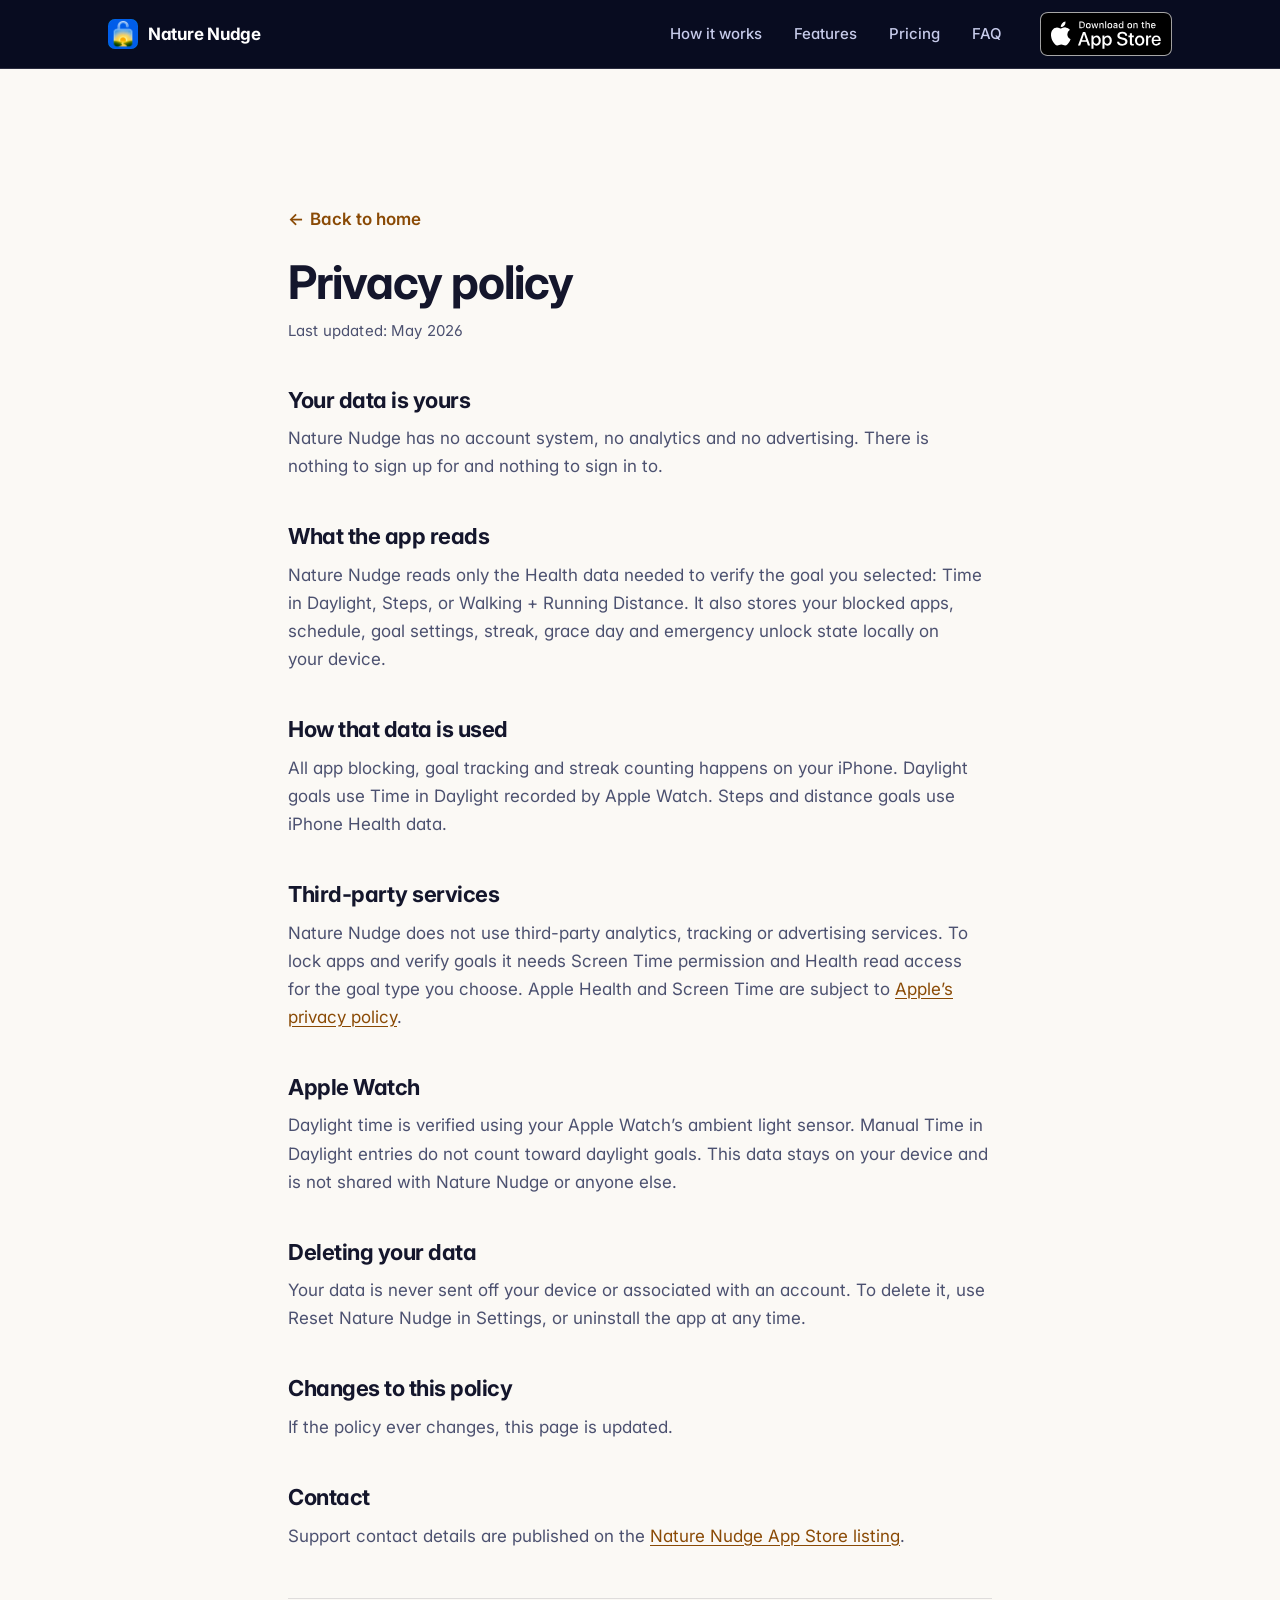
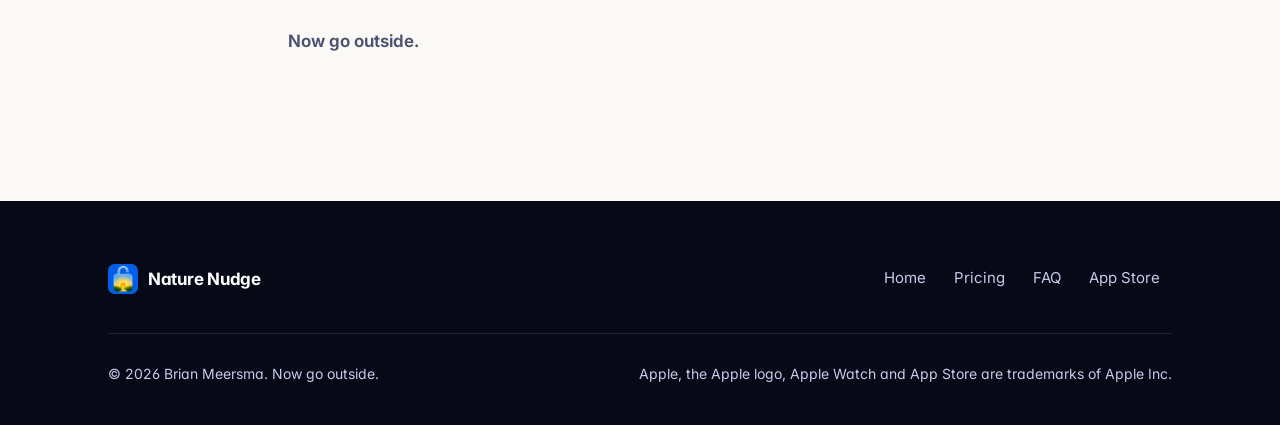
==== commit 943d99b9: "Quieten the hero, and switch to Apple's preferred black badge On an iPhone the first screen was a wa" ====
--- a/privacy.html
+++ b/privacy.html
@@ -3,11 +3,12 @@
 <head>
 <meta charset="UTF-8">
 <meta name="viewport" content="width=device-width, initial-scale=1, viewport-fit=cover">
-<title>Privacy policy — Nature Nudge</title>
+<title>Privacy policy | Nature Nudge</title>
 <meta name="description" content="Nature Nudge has no account, no analytics and no advertising. Your goals, schedule, app selections and streak stay on your device.">
 
 <meta name="theme-color" content="#FBF9F5" media="(prefers-color-scheme: light)">
 <meta name="theme-color" content="#0B0E24" media="(prefers-color-scheme: dark)">
+<meta name="robots" content="index, follow, max-image-preview:large, max-snippet:-1, max-video-preview:-1">
 <link rel="canonical" href="https://brian-meersma.github.io/NatureNudge-Website/privacy.html">
 
 <link rel="icon" href="favicon.ico" sizes="32x32">
@@ -17,7 +18,7 @@
 
 <meta property="og:type" content="website">
 <meta property="og:site_name" content="Nature Nudge">
-<meta property="og:title" content="Privacy policy — Nature Nudge">
+<meta property="og:title" content="Privacy policy | Nature Nudge">
 <meta property="og:description" content="No account, no analytics, no advertising. Your goals, schedule and streak stay on your device.">
 <meta property="og:url" content="https://brian-meersma.github.io/NatureNudge-Website/privacy.html">
 <meta property="og:image" content="https://brian-meersma.github.io/NatureNudge-Website/assets/og-image.jpg">
@@ -31,7 +32,7 @@
 <meta property="og:image:height" content="1200">
 
 <meta name="twitter:card" content="summary_large_image">
-<meta name="twitter:title" content="Privacy policy — Nature Nudge">
+<meta name="twitter:title" content="Privacy policy | Nature Nudge">
 <meta name="twitter:description" content="No account, no analytics, no advertising. Your goals, schedule and streak stay on your device.">
 <meta name="twitter:image" content="https://brian-meersma.github.io/NatureNudge-Website/assets/og-image.jpg">
 <meta name="twitter:image:alt" content="Two iPhones running Nature Nudge beside the headline Go outside to unlock your apps.">
@@ -61,9 +62,9 @@
         </nav>
         <a class="badge-link"
            href="https://apps.apple.com/us/app/nature-nudge/id6762029266">
-            <img src="assets/app-store-badge-white.svg"
+            <img src="assets/app-store-badge-black.svg"
                  alt="Download Nature Nudge on the App Store"
-                 width="124" height="41">
+                 width="132" height="44">
         </a>
     </div>
 </header>
--- a/style.css
+++ b/style.css
@@ -63,6 +63,7 @@
 *, *::before, *::after { box-sizing: border-box; }
 
 html {
+    background: var(--ink);
     -webkit-text-size-adjust: 100%;
     scroll-behavior: smooth;
     scroll-padding-top: 6rem;
@@ -75,7 +76,7 @@
     font-size: 1.0625rem;
     line-height: 1.65;
     color: var(--on-surface);
-    background: var(--surface);
+    background: var(--ink);
     -webkit-font-smoothing: antialiased;
     text-rendering: optimizeLegibility;
     font-feature-settings: "cv11", "ss01";
@@ -143,7 +144,7 @@
 .section { padding-block: var(--section-y); }
 
 .section--surface { background: var(--surface); color: var(--on-surface); }
-.section--surface { background: var(--surface-alt); color: var(--on-surface); }
+.section--surface-alt { background: var(--surface-alt); color: var(--on-surface); }
 .section--dark {
     background: var(--ink);
     color: var(--on-dark);
@@ -161,7 +162,7 @@
     text-transform: uppercase;
 }
 .section--surface .eyebrow,
-.section--surface .eyebrow { color: var(--accent-ink); }
+.section--surface-alt .eyebrow { color: var(--accent-ink); }
 .section--dark .eyebrow { color: var(--amber-bright); }
 
 h2 { font-size: clamp(1.95rem, 4.4vw, 3rem); }
@@ -174,7 +175,7 @@
     max-width: var(--measure);
 }
 .section--surface .lede,
-.section--surface .lede { color: var(--on-surface-muted); }
+.section--surface-alt .lede { color: var(--on-surface-muted); }
 .section--dark .lede { color: var(--on-dark-muted); }
 .section-head--center .lede { margin-inline: auto; }
 
@@ -183,8 +184,9 @@
 .badge-link {
     display: inline-block;
     border-radius: 9px;
-    transition: transform 0.18s ease;
-}
+    transition: transform 0.18s ease, filter 0.18s ease;
+}
+.badge-link:hover { filter: brightness(1.14); }
 .badge-link:hover { transform: translateY(-2px); }
 .badge-link img { width: 168px; height: auto; }
 
@@ -222,14 +224,17 @@
     position: sticky;
     top: 0;
     z-index: 50;
-    background: rgba(11, 14, 36, 0.82);
-    backdrop-filter: saturate(160%) blur(14px);
-    -webkit-backdrop-filter: saturate(160%) blur(14px);
+    background: rgba(7, 9, 28, 0.78);
+    backdrop-filter: saturate(125%) blur(16px);
+    -webkit-backdrop-filter: saturate(125%) blur(16px);
     border-bottom: 1px solid transparent;
     color: var(--on-dark);
     transition: border-color 0.25s ease, background-color 0.25s ease;
 }
-.site-header.is-stuck { border-bottom-color: var(--line-dark); }
+.site-header.is-stuck {
+    background: rgba(9, 12, 32, 0.92);
+    border-bottom-color: var(--line-dark);
+}
 
 .site-header .wrap {
     display: flex;
@@ -275,7 +280,7 @@
     align-items: center;
     min-height: 44px;
 }
-.site-header .badge-link img { width: 124px; }
+.site-header .badge-link img { width: 132px; }
 
 @media (max-width: 720px) {
     .nav-list { display: none; }
@@ -290,7 +295,7 @@
     .site-header .wrap { gap: 0.75rem; }
     .brand { font-size: 1rem; }
     .brand span { white-space: nowrap; }
-    .site-header .badge-link img { width: 104px; }
+    .site-header .badge-link img { width: 120px; }
 }
 
 /* --------------------------------------------------------------- Hero -- */
@@ -304,24 +309,35 @@
     padding-block: clamp(3.5rem, 8vw, 6.5rem) 0;
 }
 
-.hero__photo {
+/* Sunrise rising from behind the device: night at the top of the frame, warm
+   horizon at the bottom, so the phone reads as lit by it. --dawn-x follows the
+   device, which is centred on mobile and right-hand on desktop. */
+.hero__sky {
     position: absolute;
     inset: 0;
     z-index: -2;
-    width: 100%;
-    height: 100%;
-    object-fit: cover;
-    object-position: 50% 32%;
-    opacity: 0.34;
-}
-
-.hero__veil {
+    --dawn-x: 50%;
+    background:
+        radial-gradient(128% 58% at var(--dawn-x) 103%,
+            rgba(255, 183, 88, 0.50) 0%,
+            rgba(246, 140, 42, 0.22) 30%,
+            rgba(246, 140, 42, 0.06) 50%,
+            rgba(246, 140, 42, 0) 70%),
+        linear-gradient(180deg,
+            #06081A 0%, #090C22 28%, #0E1236 58%, #161C49 82%, #1C2358 100%);
+}
+@media (min-width: 940px) { .hero__sky { --dawn-x: 68%; } }
+
+/* Fine grain over the gradient. Without it the large soft ramps band on
+   8-bit displays and read flat. */
+.hero__grain {
     position: absolute;
     inset: 0;
     z-index: -1;
-    background:
-        radial-gradient(120% 70% at 50% 0%, rgba(245, 154, 46, 0.20) 0%, rgba(245, 154, 46, 0) 58%),
-        linear-gradient(180deg, rgba(11, 14, 36, 0.62) 0%, rgba(11, 14, 36, 0.88) 46%, var(--ink) 88%);
+    opacity: 0.05;
+    mix-blend-mode: overlay;
+    pointer-events: none;
+    background-image: url("data:image/svg+xml,%3Csvg xmlns='http://www.w3.org/2000/svg' width='140' height='140'%3E%3Cfilter id='n'%3E%3CfeTurbulence type='fractalNoise' baseFrequency='0.85' numOctaves='3' stitchTiles='stitch'/%3E%3C/filter%3E%3Crect width='140' height='140' filter='url(%23n)'/%3E%3C/svg%3E");
 }
 
 .hero__grid {
@@ -358,21 +374,36 @@
     display: flex;
     flex-wrap: wrap;
     align-items: center;
-    gap: 1rem;
+    gap: 0.75rem 1.5rem;
     margin-top: 2.25rem;
 }
-.hero .badge-link img { width: 186px; }
+
+/* Secondary action: a quiet link, so the badge is unambiguously the CTA. */
+.hero__link {
+    display: inline-flex;
+    align-items: center;
+    gap: 0.375rem;
+    min-height: 44px;
+    font-size: 0.9375rem;
+    font-weight: 600;
+    color: var(--on-dark);
+    text-decoration: none;
+}
+.hero__link svg { width: 16px; height: 16px; color: var(--amber-bright); }
+.hero__link:hover { text-decoration: underline; text-underline-offset: 4px; }
+.hero .badge-link img { width: 164px; }
 
 .hero__meta {
     display: flex;
     flex-wrap: wrap;
-    gap: 0.5rem 1.5rem;
+    align-items: center;
+    gap: 0.4rem 1.35rem;
     margin-top: 1.75rem;
-    font-size: 0.9375rem;
+    font-size: 0.875rem;
+    letter-spacing: 0.005em;
     color: var(--on-dark-muted);
 }
-.hero__meta li { display: flex; align-items: center; gap: 0.5rem; }
-.hero__meta svg { flex: none; width: 17px; height: 17px; color: var(--amber-bright); }
+.hero__meta li { white-space: nowrap; }
 
 /* Device art */
 
@@ -531,14 +562,14 @@
 .checklist svg { width: 22px; height: 22px; margin-top: 2px; }
 .section--dark .checklist svg { color: var(--amber-bright); }
 .section--surface .checklist svg,
-.section--surface .checklist svg { color: var(--accent-ink); }
+.section--surface-alt .checklist svg { color: var(--accent-ink); }
 .section--dark .checklist li { color: var(--on-dark-muted); }
 .section--surface .checklist li,
-.section--surface .checklist li { color: var(--on-surface-muted); }
+.section--surface-alt .checklist li { color: var(--on-surface-muted); }
 .checklist strong { color: inherit; }
 .section--dark .checklist strong { color: var(--on-dark); }
 .section--surface .checklist strong,
-.section--surface .checklist strong { color: var(--on-surface); }
+.section--surface-alt .checklist strong { color: var(--on-surface); }
 
 /* ------------------------------------------------------------ Pricing -- */
 
@@ -651,7 +682,7 @@
     justify-content: center;
     margin-top: 2.25rem;
 }
-.cta .badge-link img { width: 200px; }
+.cta .badge-link img { width: 176px; }
 .cta__fine {
     margin-top: 1.5rem;
     font-size: 0.875rem;
